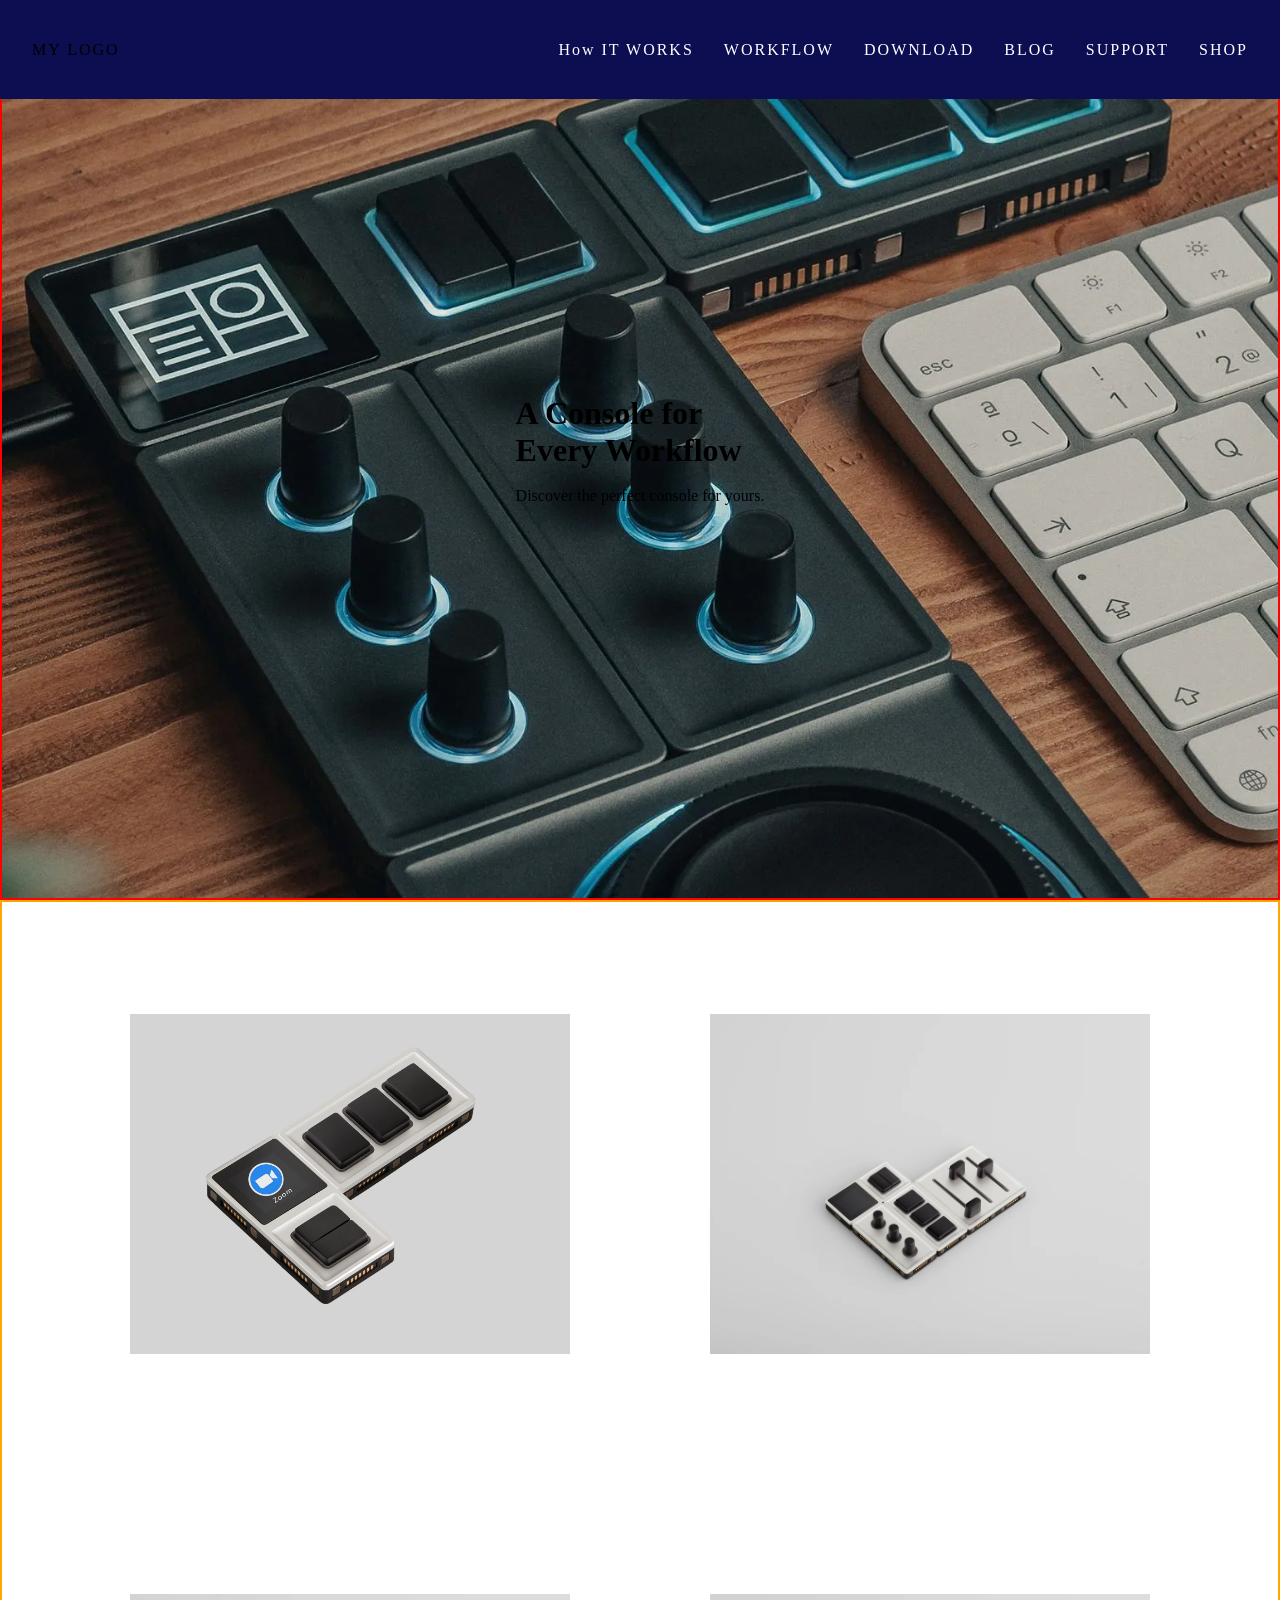
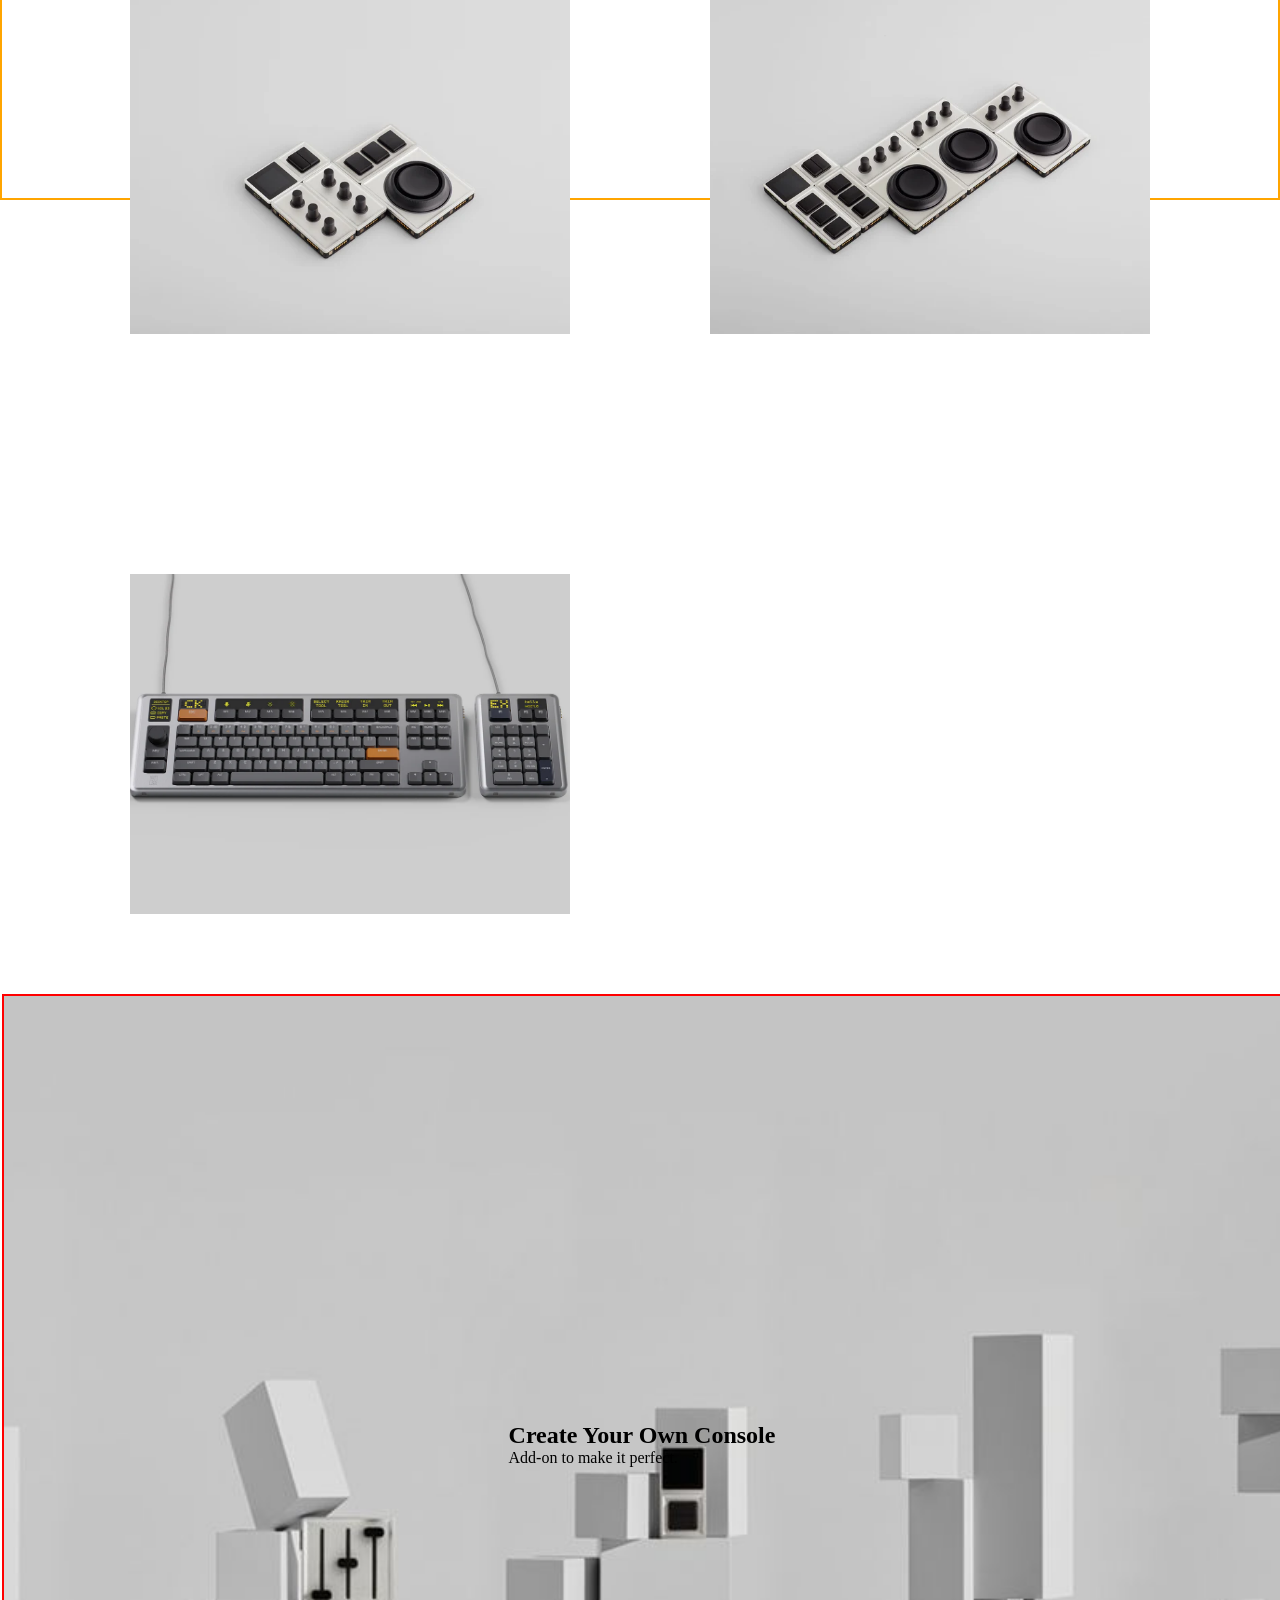
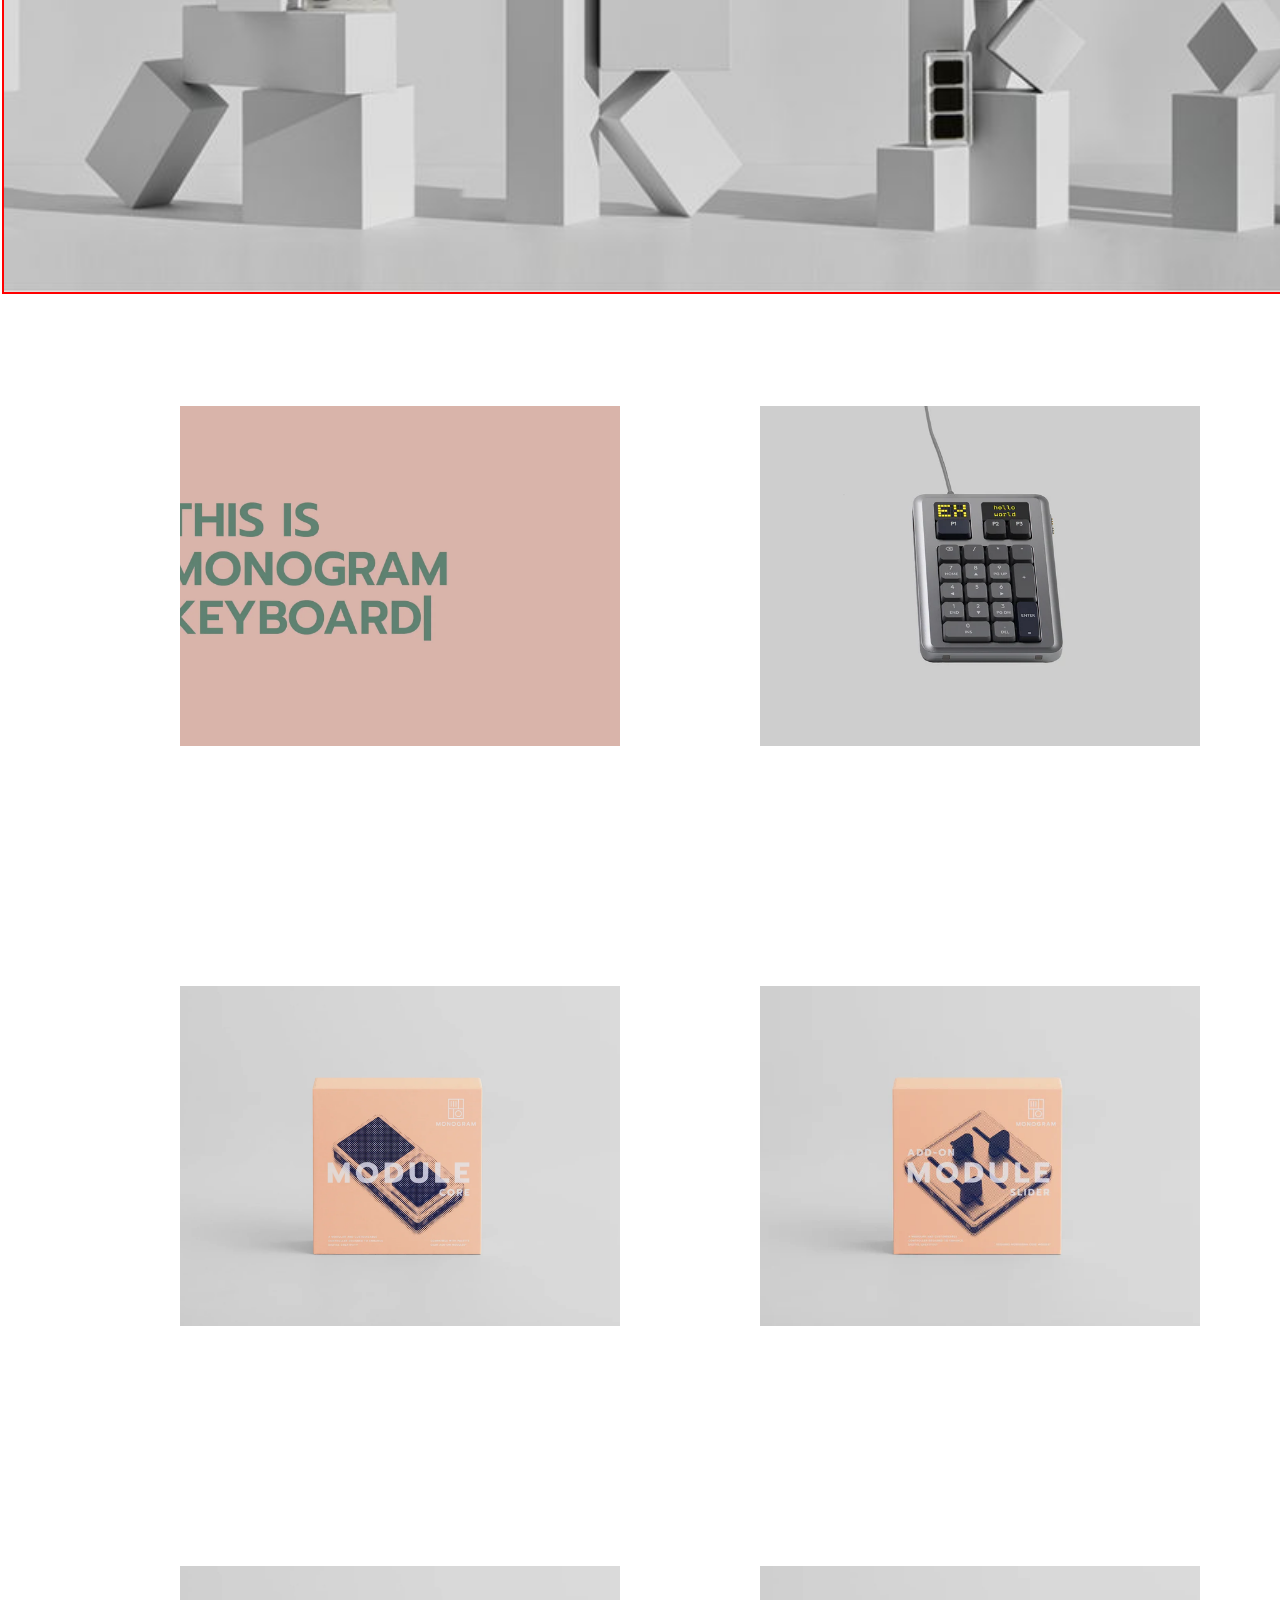
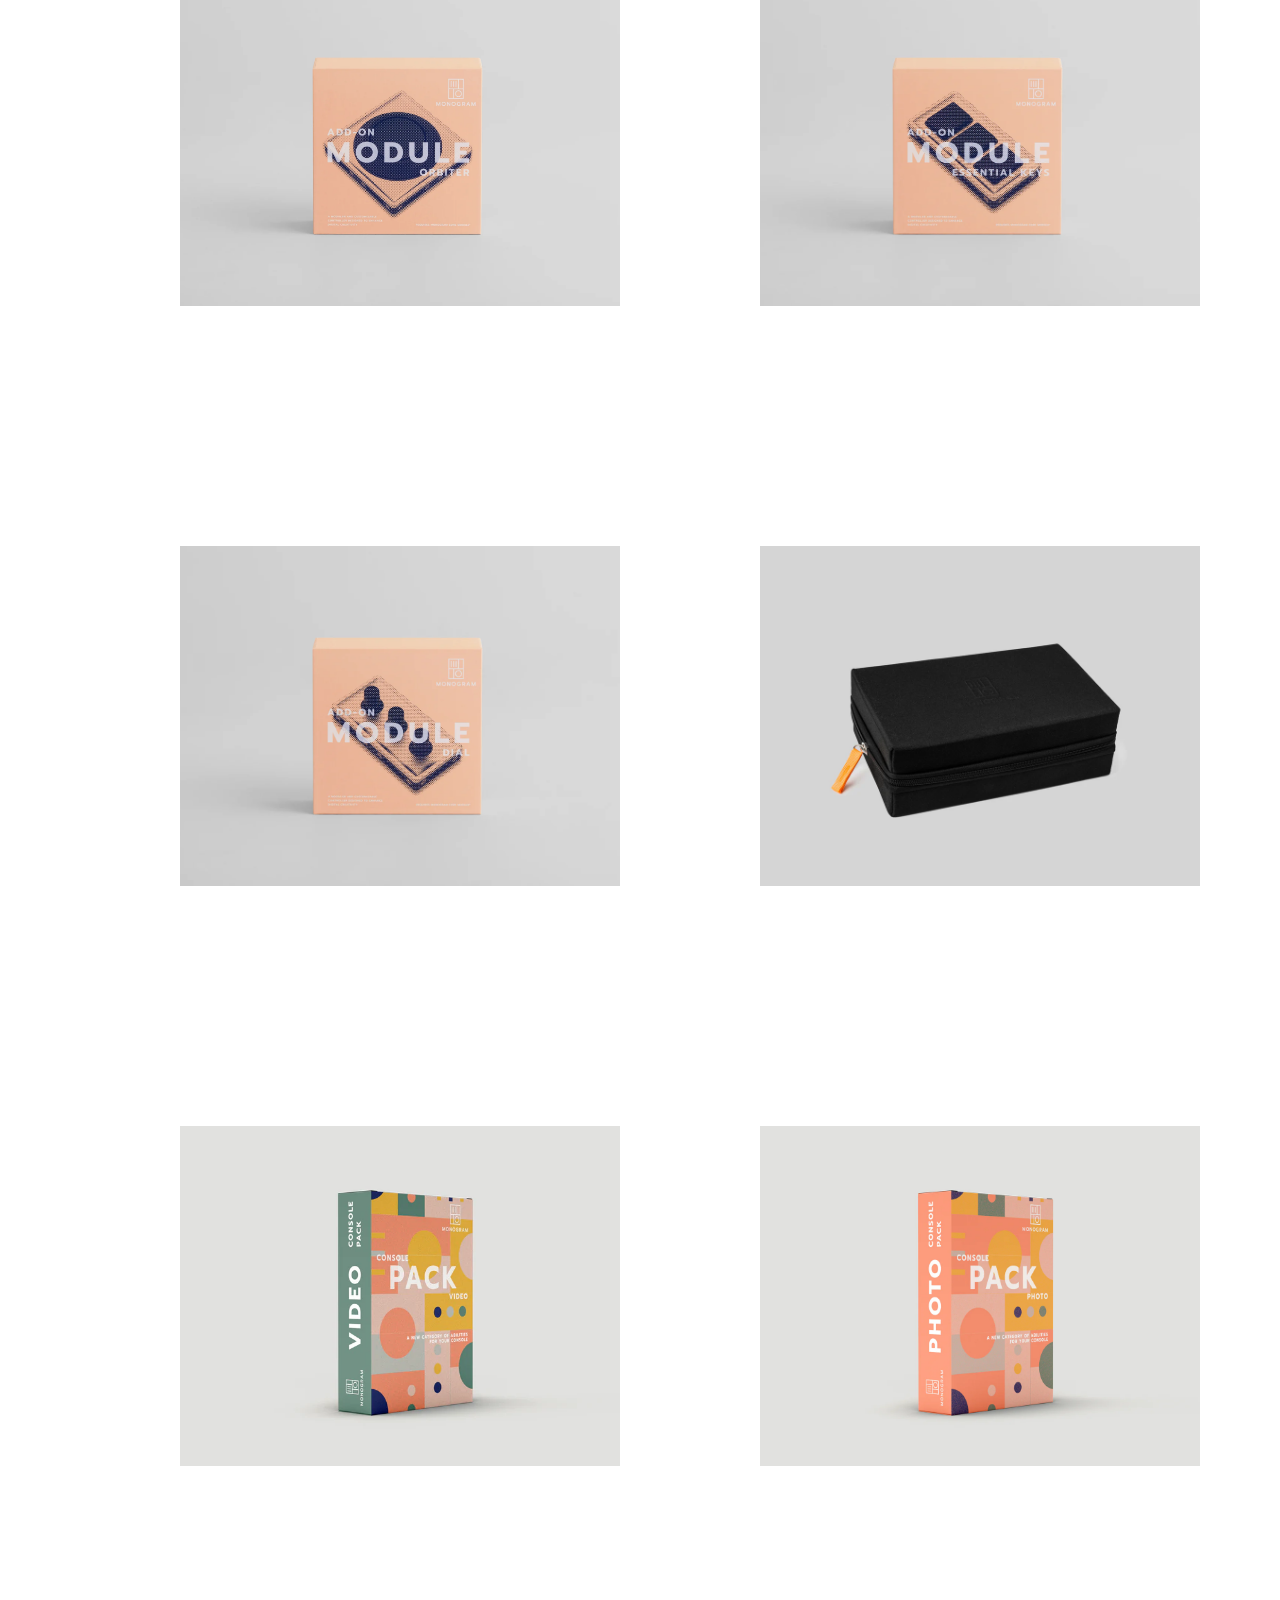
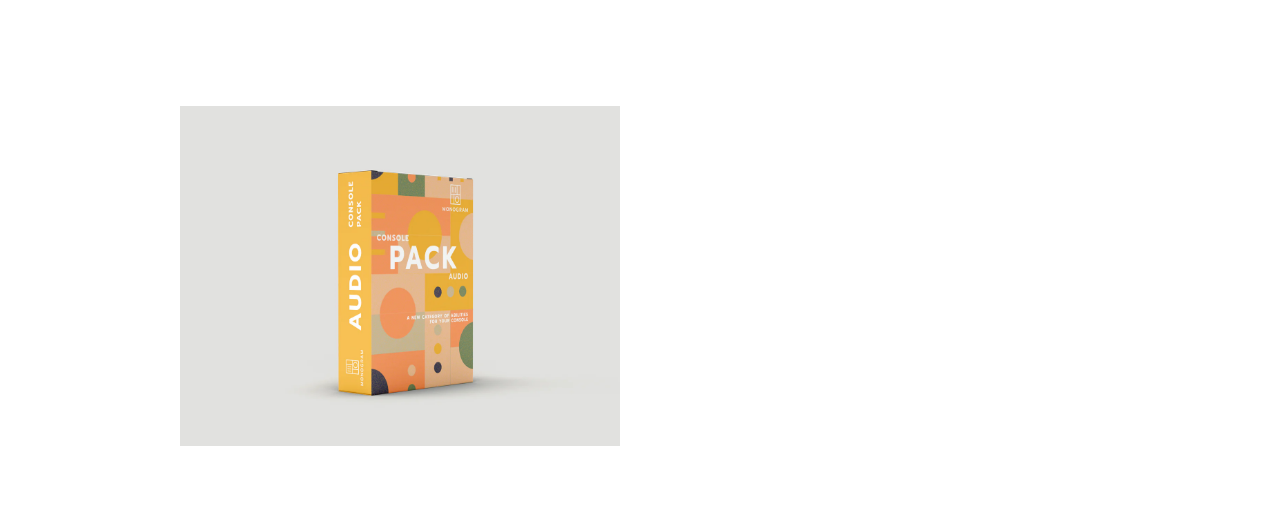
==== index.html @ d102c83e "index" ====
<!DOCTYPE html>
<html lang="en">
<head>
    <meta charset="UTF-8">
    <meta name="viewport" content="width=device-width, initial-scale=1.0">
    <link rel="stylesheet" href="style.css">
    <title>Monogram Shop Pages</title>
</head>
<body>
    <!-- <nav class="navbar">
       <a >Sop</a>
    </nav>
    <header class="banner">
        <p>banner</p>
    </header>
    <main class="main">
        <p>main section</p>
    </main>
    <section class="console">
        <p>create your own console section</p>
    </section>
    <footer class="foot">
        <p>footer</p>
        <form></form>
    </footer> -->
<nav class="navbar">
    <div class="logo">MY LOGO</div>
    <ul class="nav-links">
        <li><a href="#">How IT WORKS</a></li>
        <li><a href="#">WORKFLOW</a></li>
        <li><a href="#">DOWNLOAD</a></li>
        <li><a href="#">BLOG</a></li>
        <li><a href="#">SUPPORT</a></li>
        <li><a href="shop.html" active>SHOP</a></li>
    </ul>
</nav>

    <header class="banner">
        <div class="banner-content">
            <h1>A Console for <br> Every Workflow</h1><br>
            <p>Discover the perfect console for yours.</p>
        </div>
    </header>
    <main>
        <section class="main">
            <div class="image-sections">
              <div class="images">
                <img src="cona1.webp">
            </div>
              <div class="images"><img src="conb1.webp"></div>
              <div class="images"><img src="conc1.webp"></div>
              <div class="images"><img src="cond1.webp"></div>
              <div class="images"><img src="cone1.webp"></div>
            </div>
        </section>

        <section class="console">
            <div class="banner2">
                <div class="banner-content">
                    <h1>Create Your Own Console</h1>
                    <p>Add-on to make it perfect.</p>
                </div>
            </div>
            <div class="image-sections">
              <div class="images"><img src="pro.a1.webp"></div>
              <div class="images"><img src="pro.b1.webp"></div>
              <div class="images"><img src="pro.c1.webp"></div>
              <div class="images"><img src="pro.d1.webp"></div>
              <div class="images"><img src="pro.e1.webp"></div>
              <div class="images"><img src="pro.f1.webp"></div>
              <div class="images"><img src="pro.g1.webp"></div>
              <div class="images"><img src="pro.h1.webp"></div>
              <div class="images"><img src="pro.i1.webp"></div>
              <div class="images"><img src="bottom2.webp"></div>
              <div class="images"><img src="bottom3.webp"></div>
            </div>    
        </section>
    </main>

    <footer></footer>
    
</body>
</html>
---- style.css ----
*{
    margin: 0;
    padding: 0;
    box-sizing: border-box;
}

.navbar{
    display: flex;
    justify-content: space-between;
    align-items: center;
    height: 11vh;
    width: 100vw;
    background-color: rgb(13, 13, 82);
    position: fixed;
    top: 0;
    padding: 0 2rem;
    letter-spacing: 2px;
    z-index: 1000;
}

.nav-links{
    display: flex;
    gap: 30px;
    list-style: none;
}

.nav-links a{
    text-decoration: none;
    color: white;
    font-size: 1.rem;
}

.banner{
    height: 100vh;
    width: 100vw;
    background-image: url('banner1.webp');
    background-size: cover;
    background-position: center;
    border: 2px solid red;
    display: flex;
    justify-content: center;    
    align-items: center;
}

.banner2{
    height: 100vh;
    width: 100vw;
    background-image: url('banner2.jpg');
    background-size: cover;
    background-position: center;
    border: 2px solid red;
    display: flex;
    justify-content: center;    
    align-items: center;
}

.banner2-content{
    display: flex;
    justify-content: center;
    align-items: center;
}

main{
    height: 100vh;
    width: 100vw;
    border: 2px solid orange;
}

 .main{
    /* height: 120vh;
    border: 2px solid green; */
    display: flex;
    align-items: center;
    justify-content: center;
    margin-right: 100px;

}

.image-sections{
    display: grid;
    grid-template-columns:repeat(2, 400px);
    grid-template-rows: repeat(2, 400px);
    justify-content: center;
    align-items: center;
    gap: 180px;
    margin-top: 2rem;
    padding: 50px;
    width: 100%;
    height: 100%;
}

.images{
    width: 500px;
    height: 400px;
    position: relative;
    overflow: hidden;
    padding: 30px;

}

.images img{
    width: 100%;
    height: 100%;
    object-fit: cover;

}
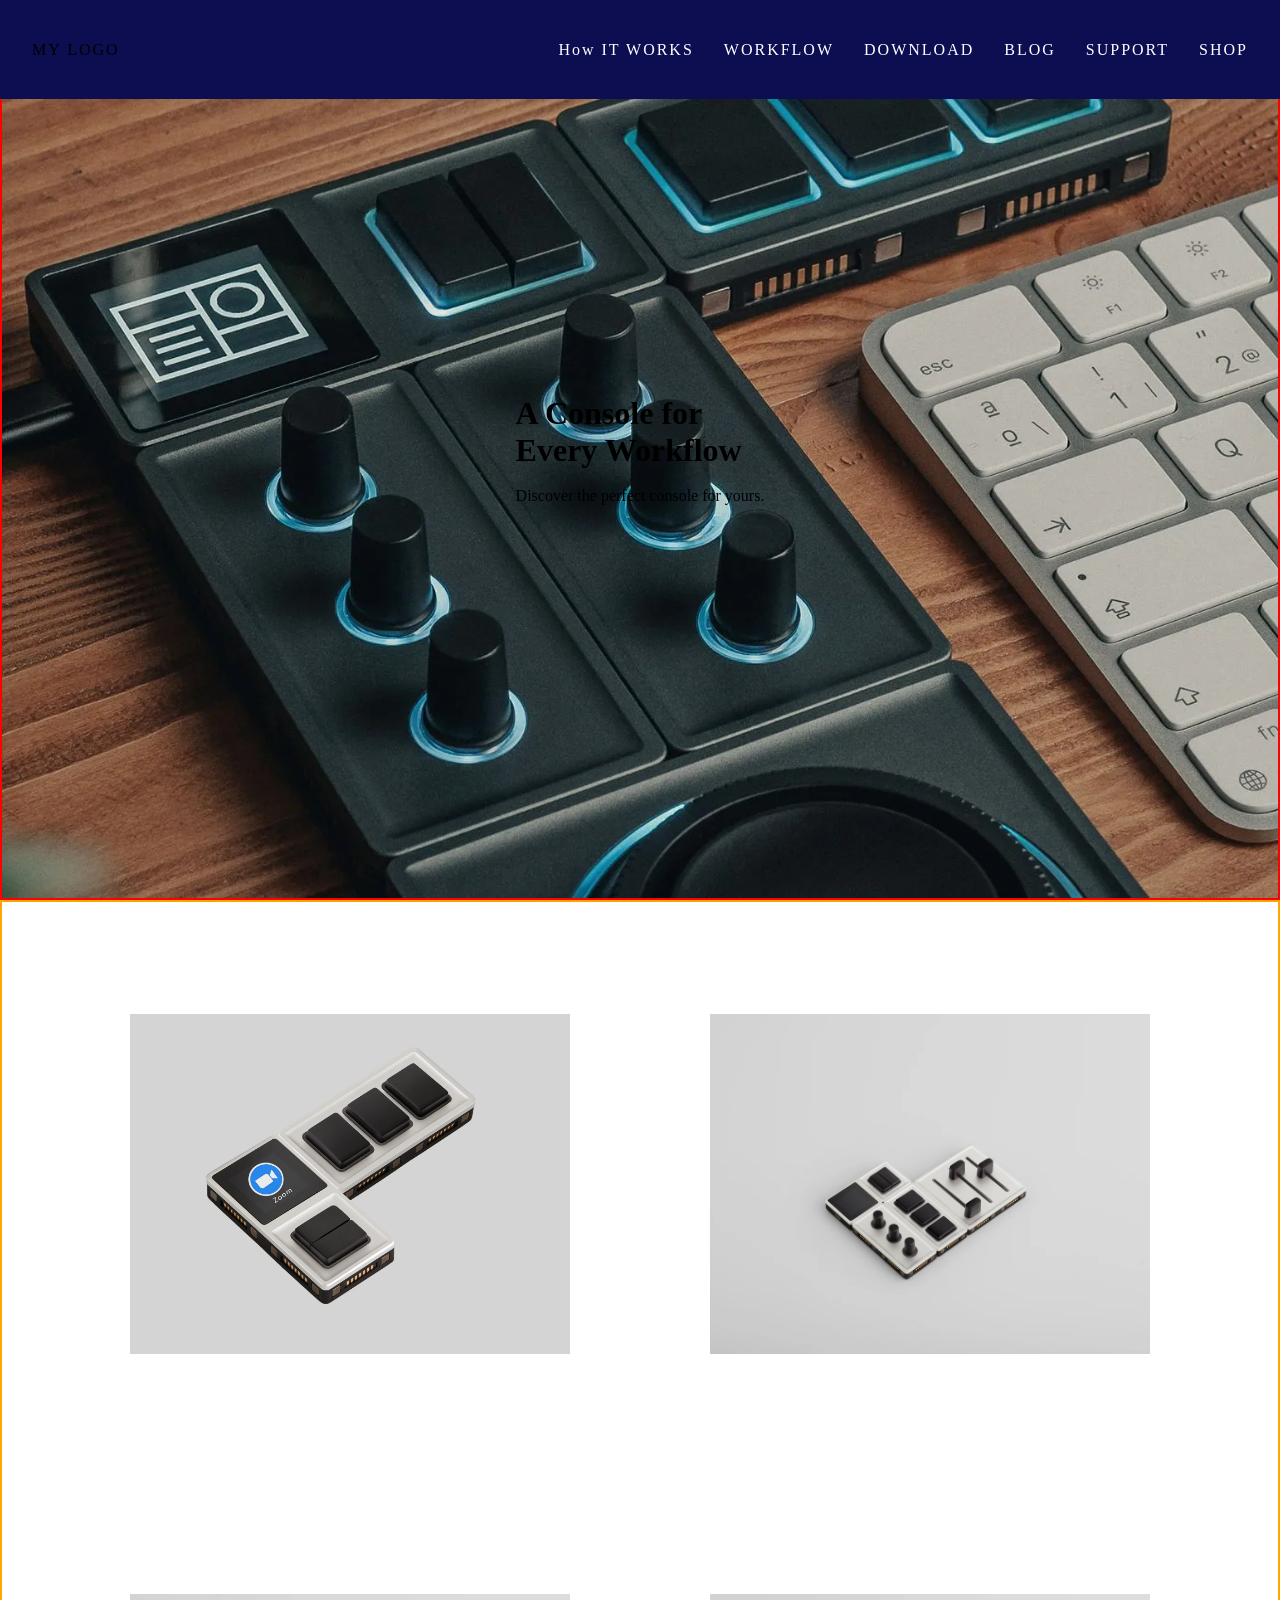
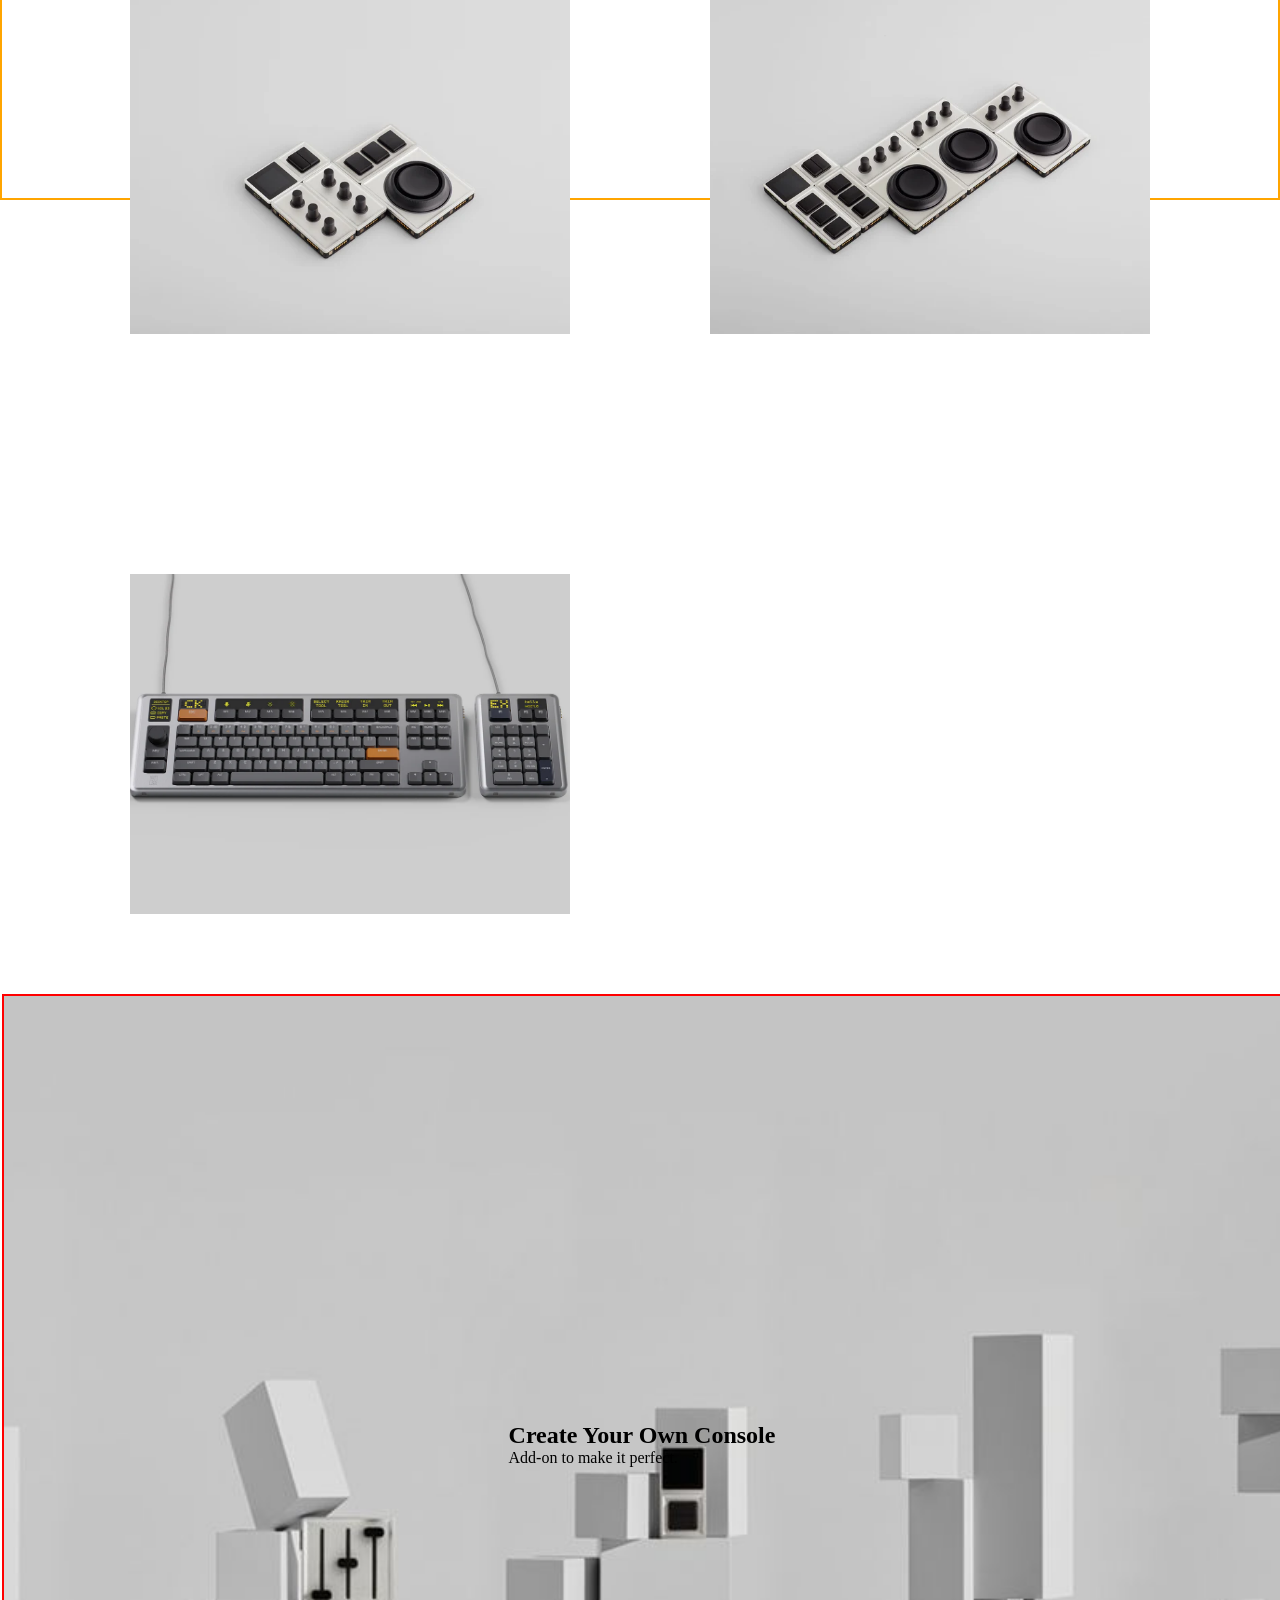
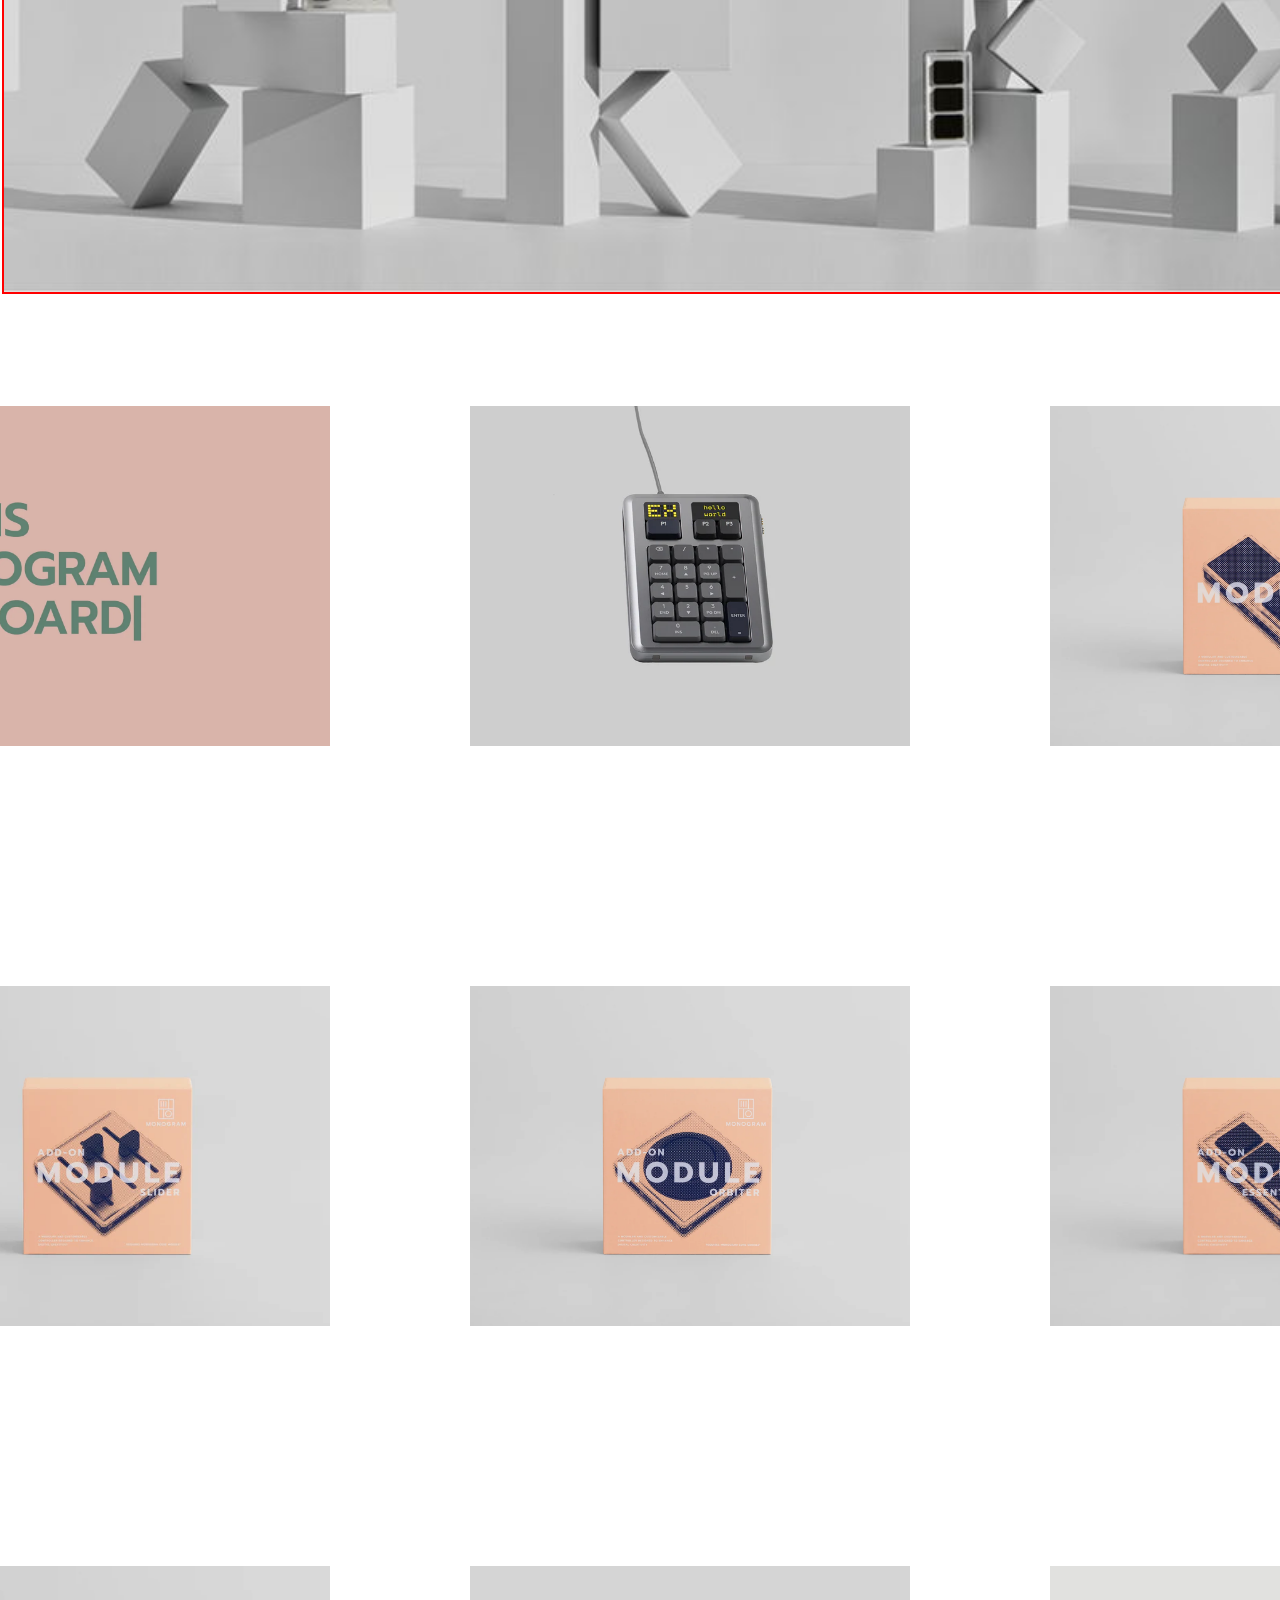
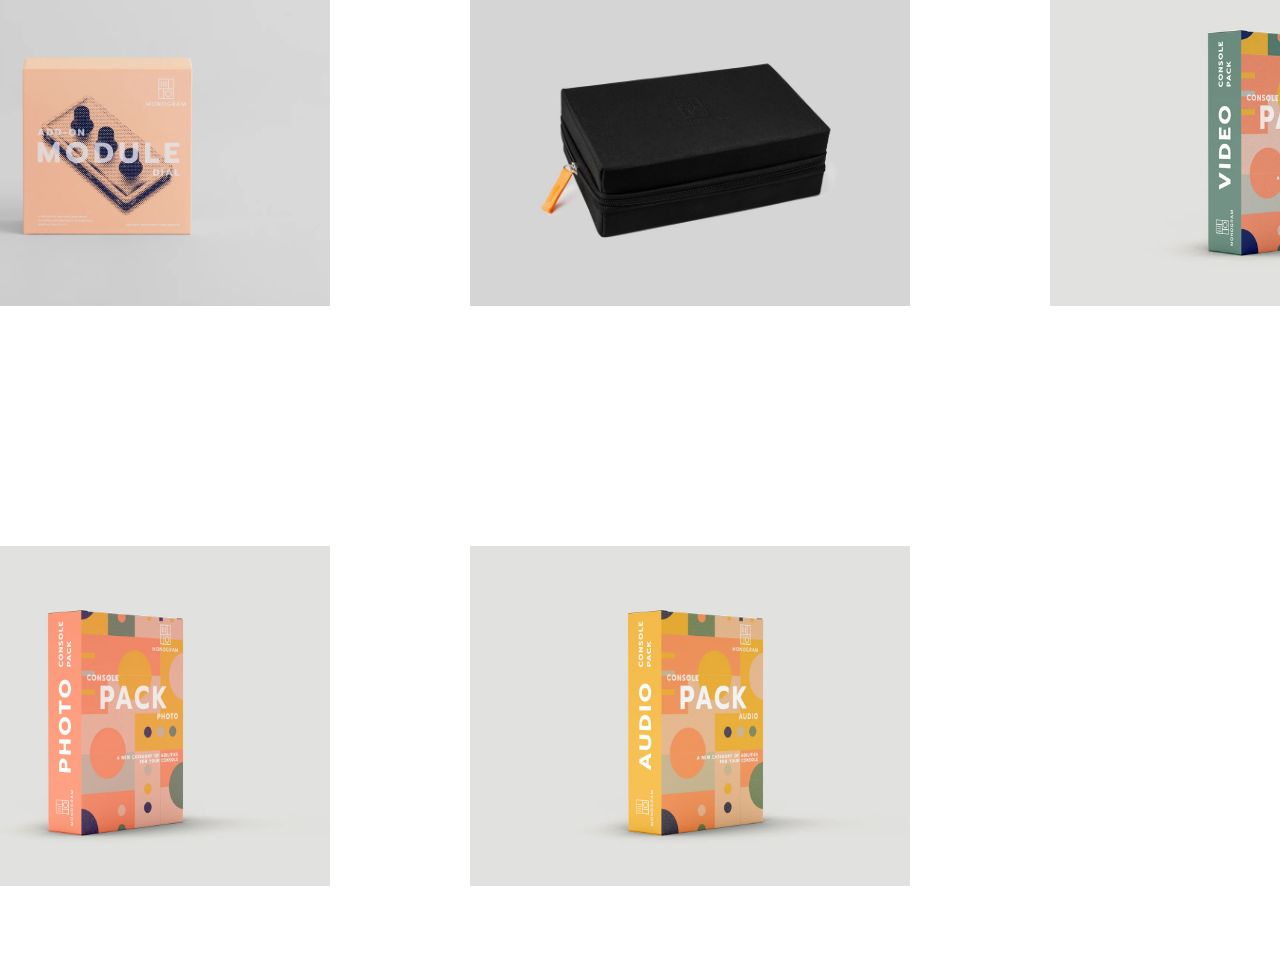
==== commit 69be795b: "images" ====
--- a/index.html
+++ b/index.html
@@ -7,22 +7,6 @@
     <title>Monogram Shop Pages</title>
 </head>
 <body>
-    <!-- <nav class="navbar">
-       <a >Sop</a>
-    </nav>
-    <header class="banner">
-        <p>banner</p>
-    </header>
-    <main class="main">
-        <p>main section</p>
-    </main>
-    <section class="console">
-        <p>create your own console section</p>
-    </section>
-    <footer class="foot">
-        <p>footer</p>
-        <form></form>
-    </footer> -->
 <nav class="navbar">
     <div class="logo">MY LOGO</div>
     <ul class="nav-links">
@@ -61,7 +45,7 @@
                     <p>Add-on to make it perfect.</p>
                 </div>
             </div>
-            <div class="image-sections">
+            <div class="images-sections">
               <div class="images"><img src="pro.a1.webp"></div>
               <div class="images"><img src="pro.b1.webp"></div>
               <div class="images"><img src="pro.c1.webp"></div>
--- a/style.css
+++ b/style.css
@@ -60,6 +60,8 @@
     align-items: center;
 }
 
+
+
 main{
     height: 100vh;
     width: 100vw;
@@ -67,8 +69,6 @@
 }
 
  .main{
-    /* height: 120vh;
-    border: 2px solid green; */
     display: flex;
     align-items: center;
     justify-content: center;
@@ -80,6 +80,19 @@
     display: grid;
     grid-template-columns:repeat(2, 400px);
     grid-template-rows: repeat(2, 400px);
+    justify-content: center;
+    align-items: center;
+    gap: 180px;
+    margin-top: 2rem;
+    padding: 50px;
+    width: 100%;
+    height: 100%;
+}
+
+.images-sections{
+    display: grid;
+    grid-template-columns:repeat(3, 400px);
+    grid-template-rows: repeat(4, 400px);
     justify-content: center;
     align-items: center;
     gap: 180px;
@@ -103,4 +116,4 @@
     height: 100%;
     object-fit: cover;
 
-}+}
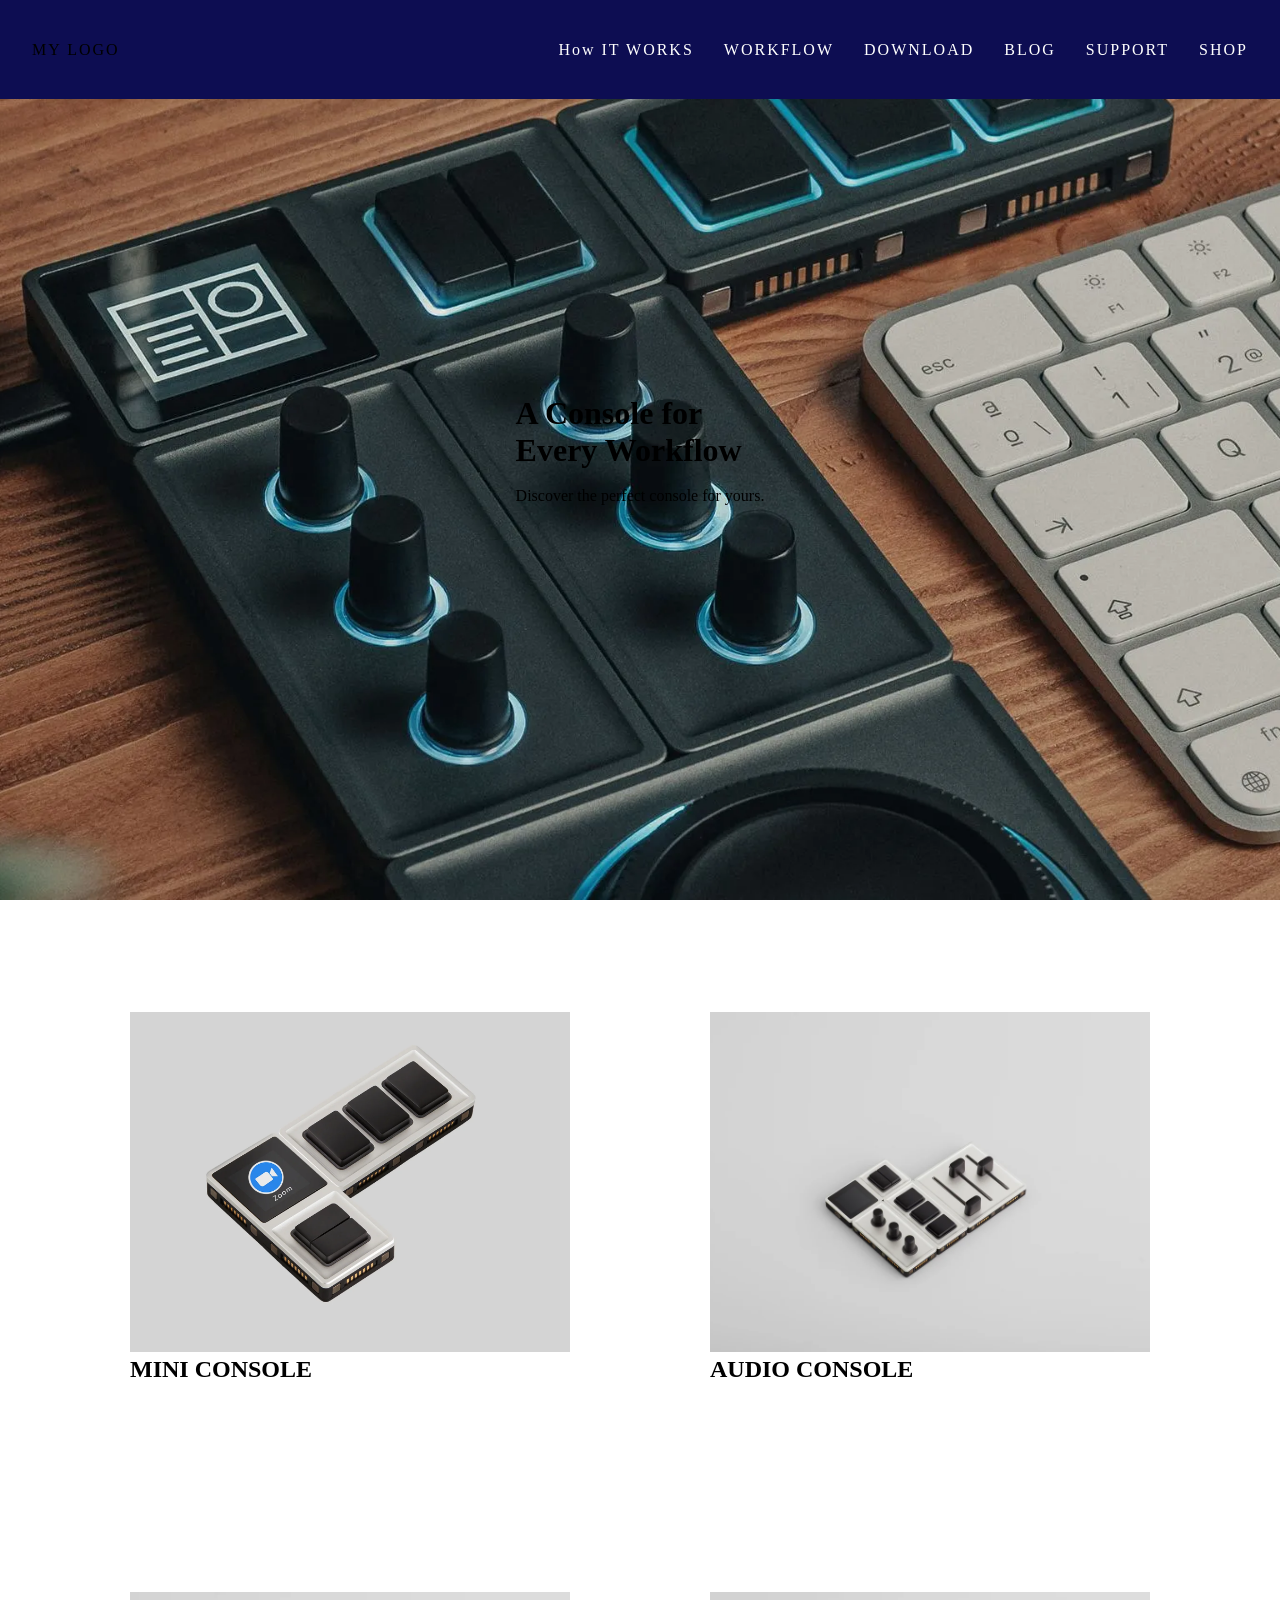
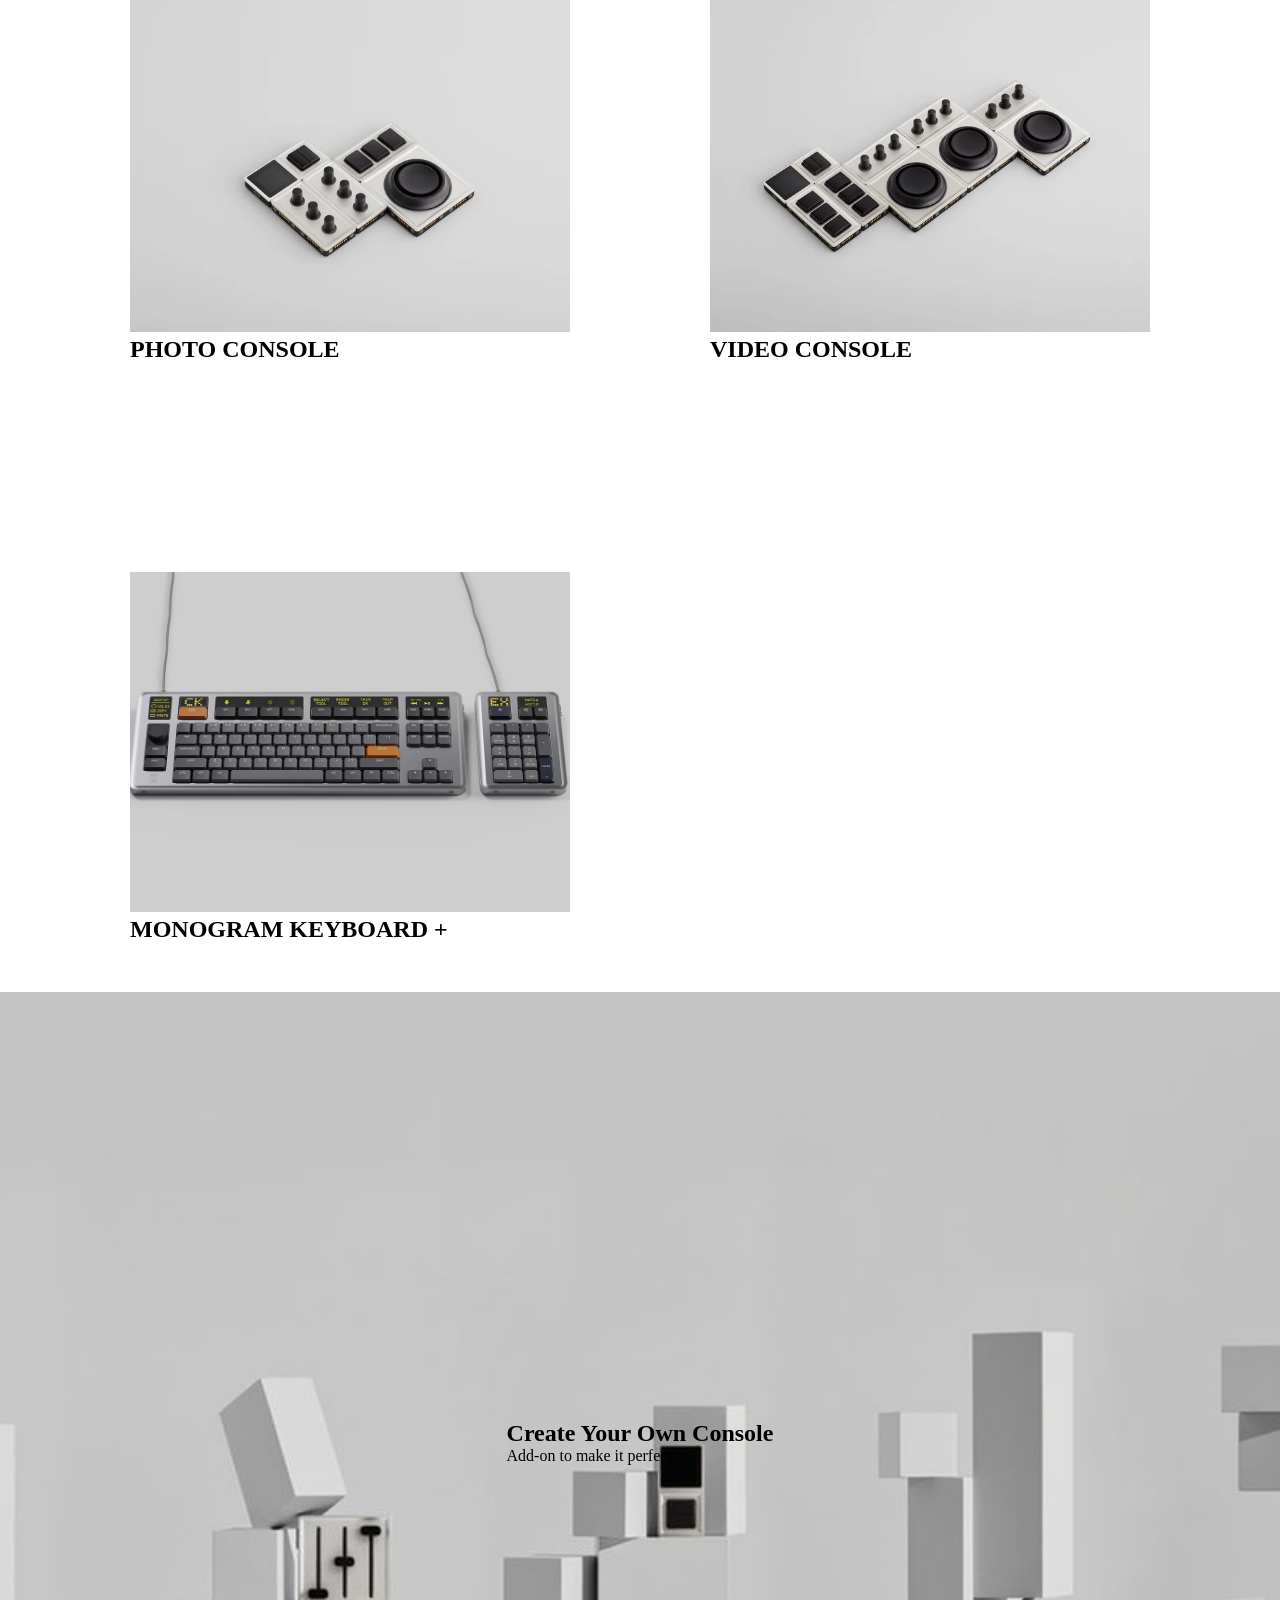
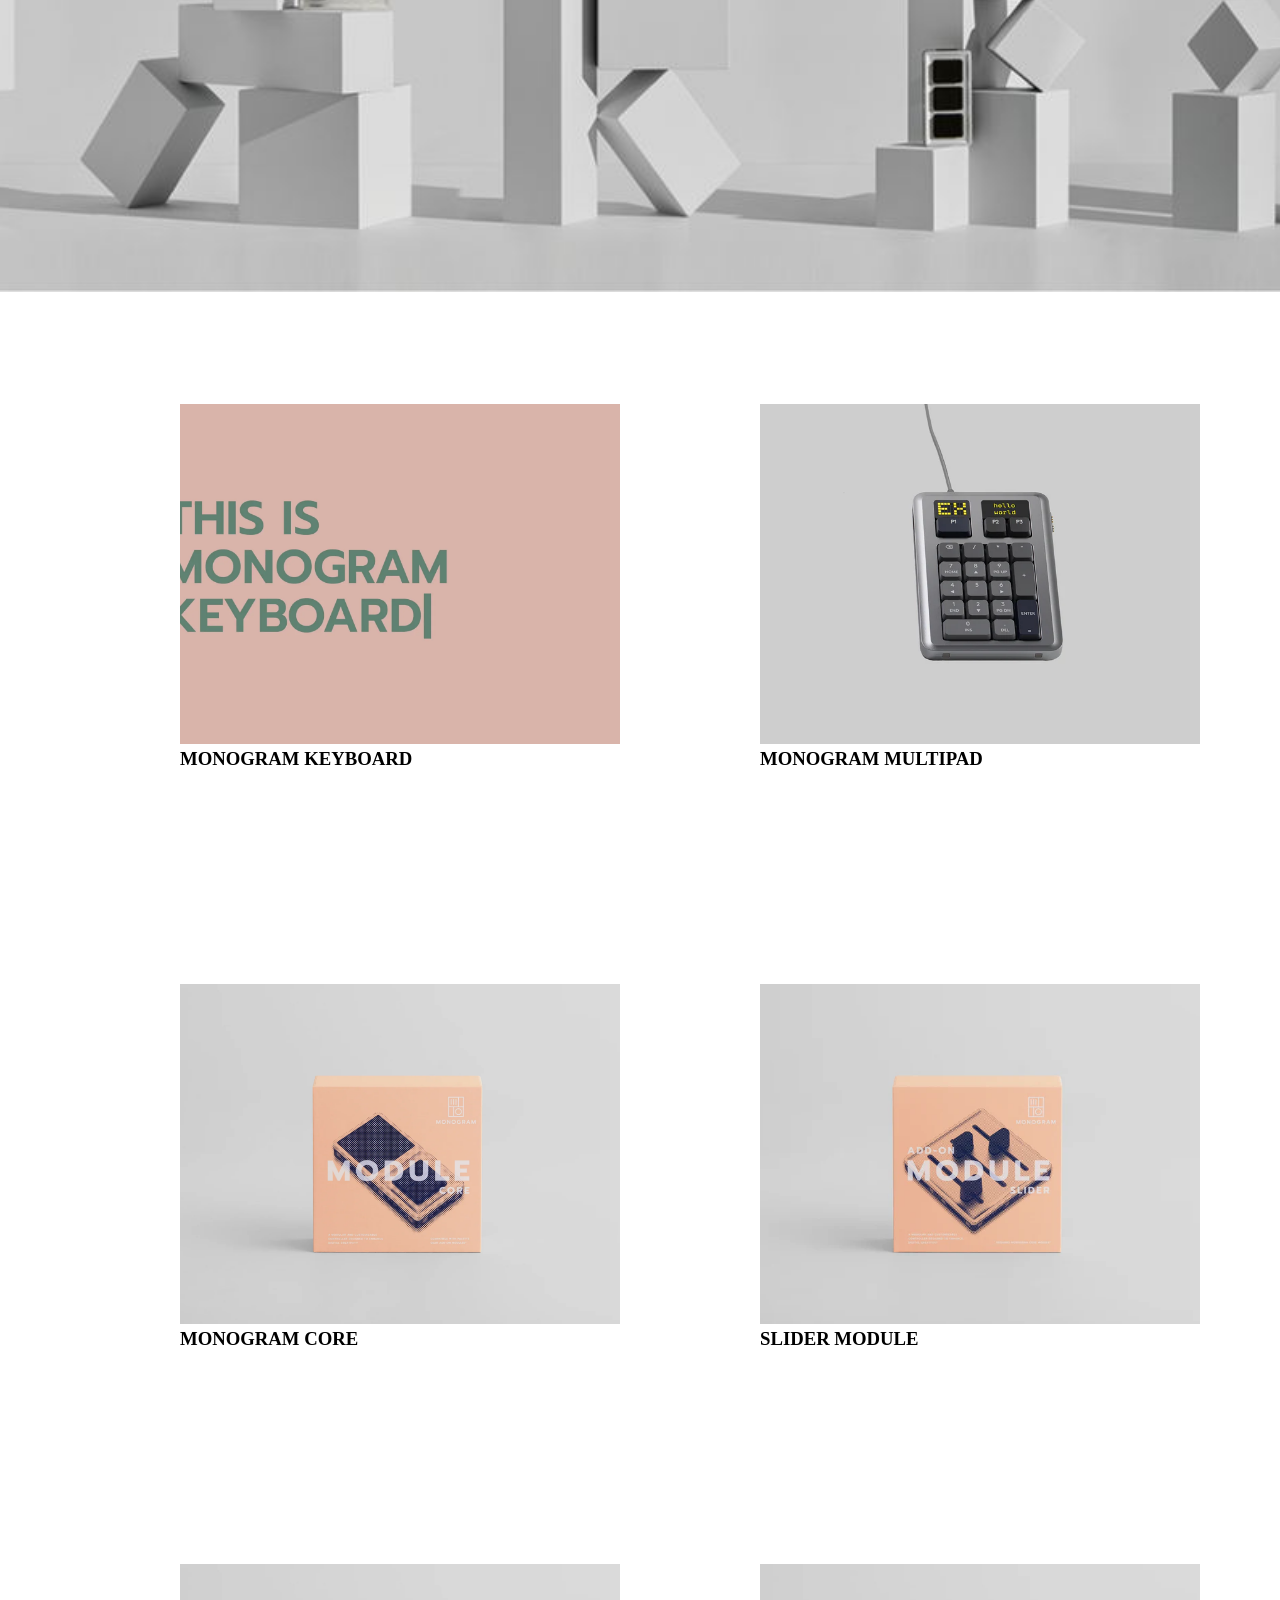
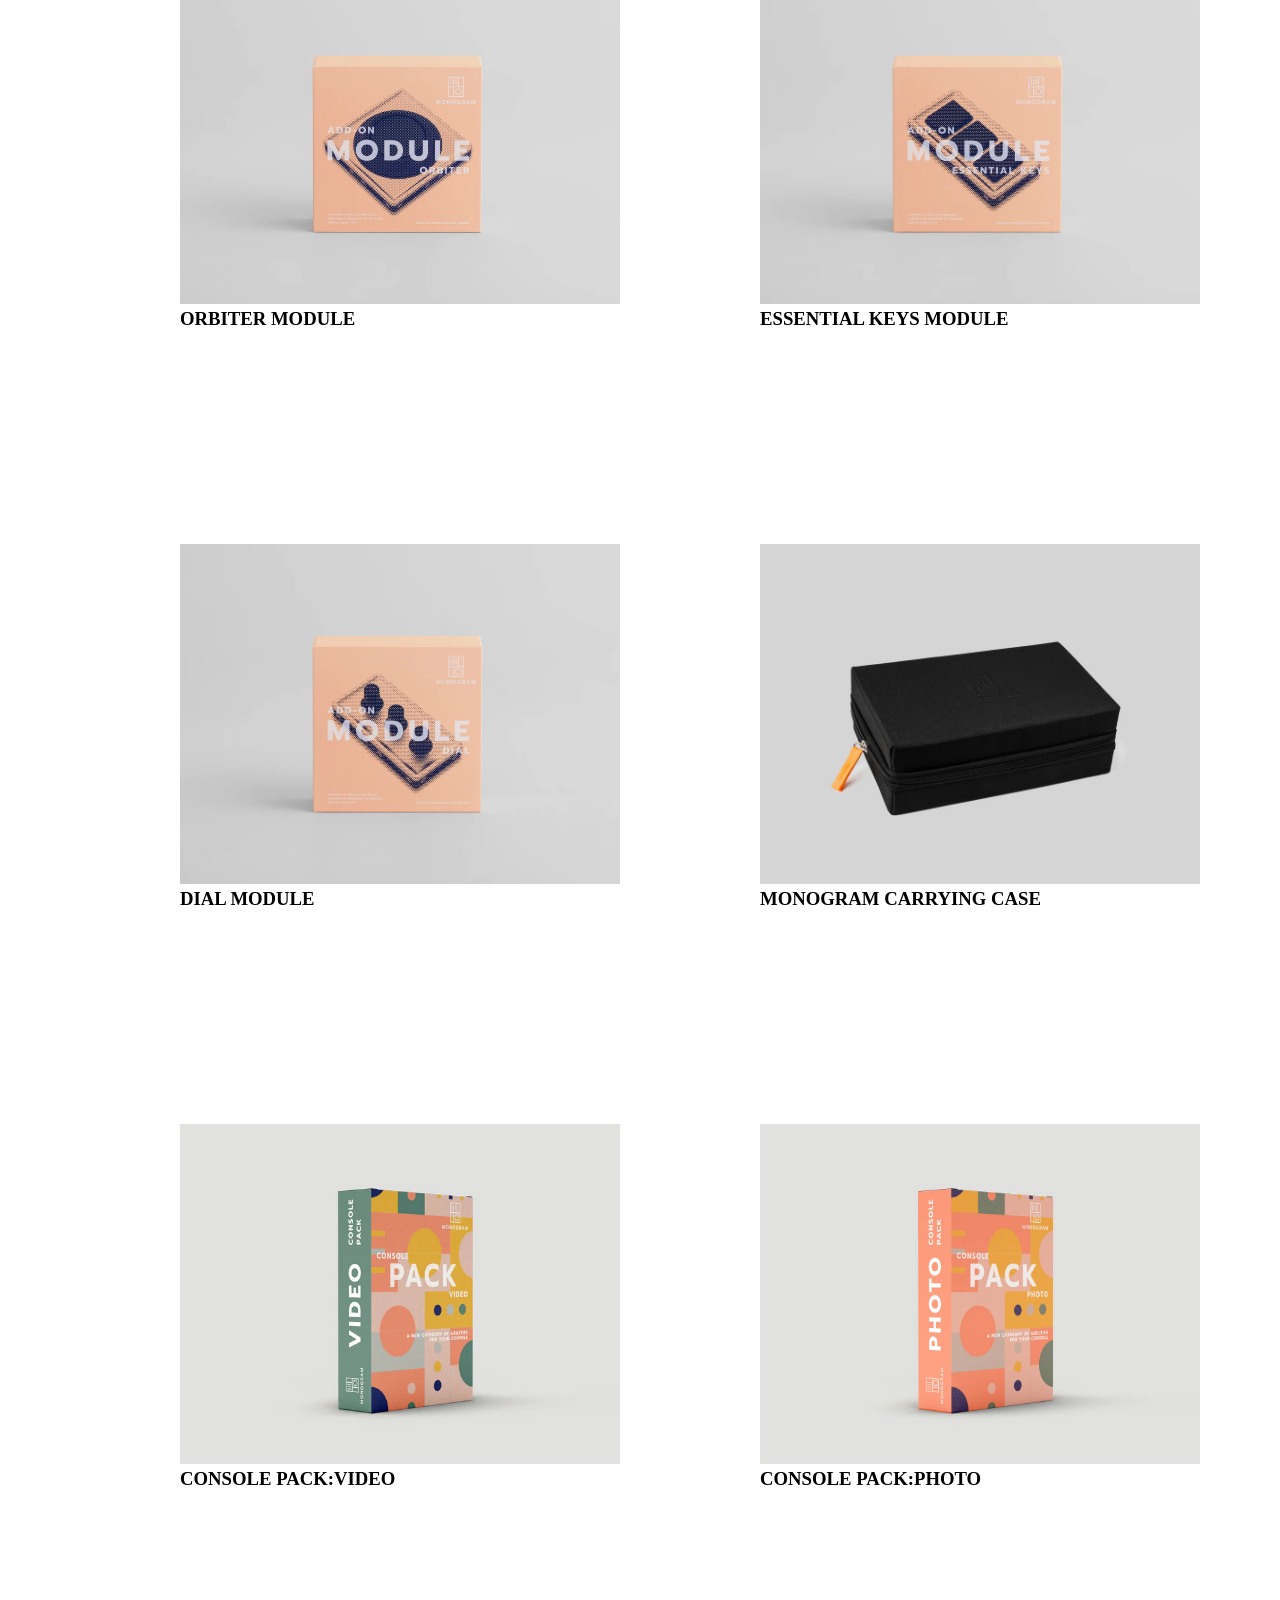
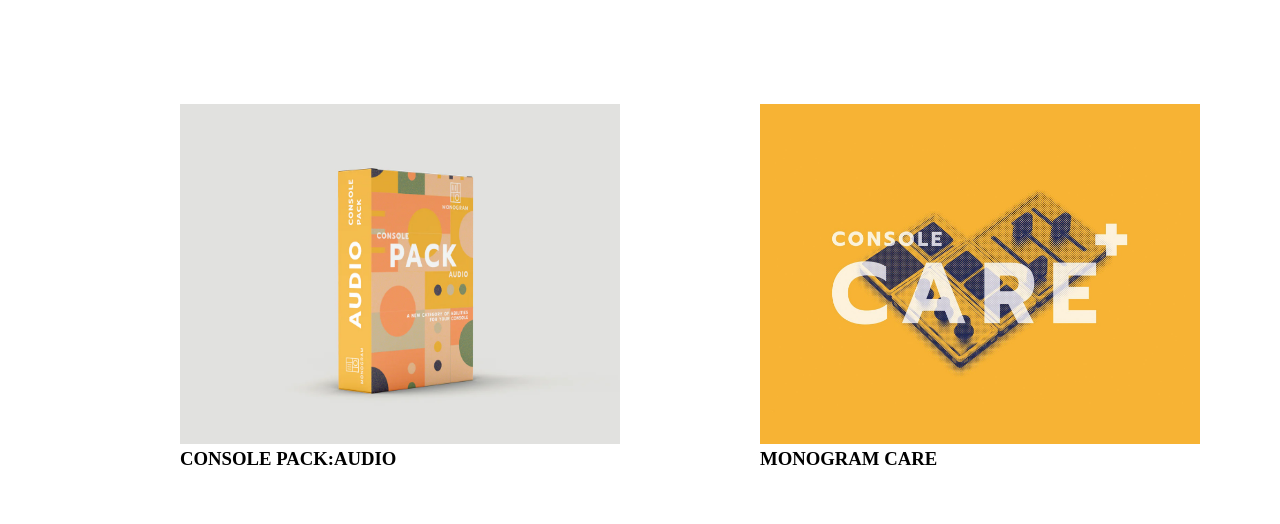
==== commit 09e3a2f1: "border" ====
--- a/index.html
+++ b/index.html
@@ -7,6 +7,22 @@
     <title>Monogram Shop Pages</title>
 </head>
 <body>
+    <!-- <nav class="navbar">
+       <a >Sop</a>
+    </nav>
+    <header class="banner">
+        <p>banner</p>
+    </header>
+    <main class="main">
+        <p>main section</p>
+    </main>
+    <section class="console">
+        <p>create your own console section</p>
+    </section>
+    <footer class="foot">
+        <p>footer</p>
+        <form></form>
+    </footer> -->
 <nav class="navbar">
     <div class="logo">MY LOGO</div>
     <ul class="nav-links">
@@ -30,11 +46,29 @@
             <div class="image-sections">
               <div class="images">
                 <img src="cona1.webp">
+                <h2>MINI CONSOLE</h2>
+                <p>Ideal for everyday shortcuts.Adaptable to any workflow</p>
             </div>
-              <div class="images"><img src="conb1.webp"></div>
-              <div class="images"><img src="conc1.webp"></div>
-              <div class="images"><img src="cond1.webp"></div>
-              <div class="images"><img src="cone1.webp"></div>
+              <div class="images">
+                <img src="conb1.webp">
+                <h2>AUDIO CONSOLE</h2>
+                <p>Ideal for music & audio.Adaptable to any workflow</p>
+              </div>
+              <div class="images">
+                <img src="conc1.webp">
+                <h2>PHOTO CONSOLE</h2>
+                <p>Ideal for photo & video. Adaptable to any workflow.</p>
+              </div>
+              <div class="images">
+                <img src="cond1.webp">
+                <h2>VIDEO CONSOLE</h2>
+                <p>Ideal for video & film.Adaptable to any workflow</p>
+              </div>
+              <div class="images">
+                <img src="cone1.webp">
+                <h2>MONOGRAM KEYBOARD + MULTIPAD</h2>
+                <p>Adaptable to any workflow.</p>
+              </div>
             </div>
         </section>
 
@@ -45,18 +79,19 @@
                     <p>Add-on to make it perfect.</p>
                 </div>
             </div>
-            <div class="images-sections">
-              <div class="images"><img src="pro.a1.webp"></div>
-              <div class="images"><img src="pro.b1.webp"></div>
-              <div class="images"><img src="pro.c1.webp"></div>
-              <div class="images"><img src="pro.d1.webp"></div>
-              <div class="images"><img src="pro.e1.webp"></div>
-              <div class="images"><img src="pro.f1.webp"></div>
-              <div class="images"><img src="pro.g1.webp"></div>
-              <div class="images"><img src="pro.h1.webp"></div>
-              <div class="images"><img src="pro.i1.webp"></div>
-              <div class="images"><img src="bottom2.webp"></div>
-              <div class="images"><img src="bottom3.webp"></div>
+            <div class="image-sections">
+              <div class="images"><img src="pro.a1.webp"><h3>MONOGRAM KEYBOARD</h3></div>
+              <div class="images"><img src="pro.b1.webp"><h3>MONOGRAM MULTIPAD</h3></div>
+              <div class="images"><img src="pro.c1.webp"><h3>MONOGRAM CORE</h3></div>
+              <div class="images"><img src="pro.d1.webp"><h3>SLIDER MODULE</h3></div>
+              <div class="images"><img src="pro.e1.webp"><h3>ORBITER MODULE</h3></div>
+              <div class="images"><img src="pro.f1.webp"><h3>ESSENTIAL KEYS MODULE</h3></div>
+              <div class="images"><img src="pro.g1.webp"><h3>DIAL MODULE</h3></div>
+              <div class="images"><img src="pro.h1.webp"><h3>MONOGRAM CARRYING CASE</h3></div>
+              <div class="images"><img src="pro.i1.webp"><h3>CONSOLE PACK:VIDEO</h3></div>
+              <div class="images"><img src="bottom2.webp"><h3>CONSOLE PACK:PHOTO</h3></div>
+              <div class="images"><img src="bottom3.webp"><h3>CONSOLE PACK:AUDIO</h3></div>
+              <div class="images"><img src="bot.j1.jpg"><h3>MONOGRAM CARE</h3></div>
             </div>    
         </section>
     </main>
--- a/style.css
+++ b/style.css
@@ -36,7 +36,6 @@
     background-image: url('banner1.webp');
     background-size: cover;
     background-position: center;
-    border: 2px solid red;
     display: flex;
     justify-content: center;    
     align-items: center;
@@ -48,7 +47,7 @@
     background-image: url('banner2.jpg');
     background-size: cover;
     background-position: center;
-    border: 2px solid red;
+
     display: flex;
     justify-content: center;    
     align-items: center;
@@ -60,15 +59,14 @@
     align-items: center;
 }
 
-
-
 main{
     height: 100vh;
     width: 100vw;
-    border: 2px solid orange;
 }
 
  .main{
+    /* height: 120vh;
+    border: 2px solid green; */
     display: flex;
     align-items: center;
     justify-content: center;
@@ -80,19 +78,6 @@
     display: grid;
     grid-template-columns:repeat(2, 400px);
     grid-template-rows: repeat(2, 400px);
-    justify-content: center;
-    align-items: center;
-    gap: 180px;
-    margin-top: 2rem;
-    padding: 50px;
-    width: 100%;
-    height: 100%;
-}
-
-.images-sections{
-    display: grid;
-    grid-template-columns:repeat(3, 400px);
-    grid-template-rows: repeat(4, 400px);
     justify-content: center;
     align-items: center;
     gap: 180px;
@@ -116,4 +101,4 @@
     height: 100%;
     object-fit: cover;
 
-}
+}
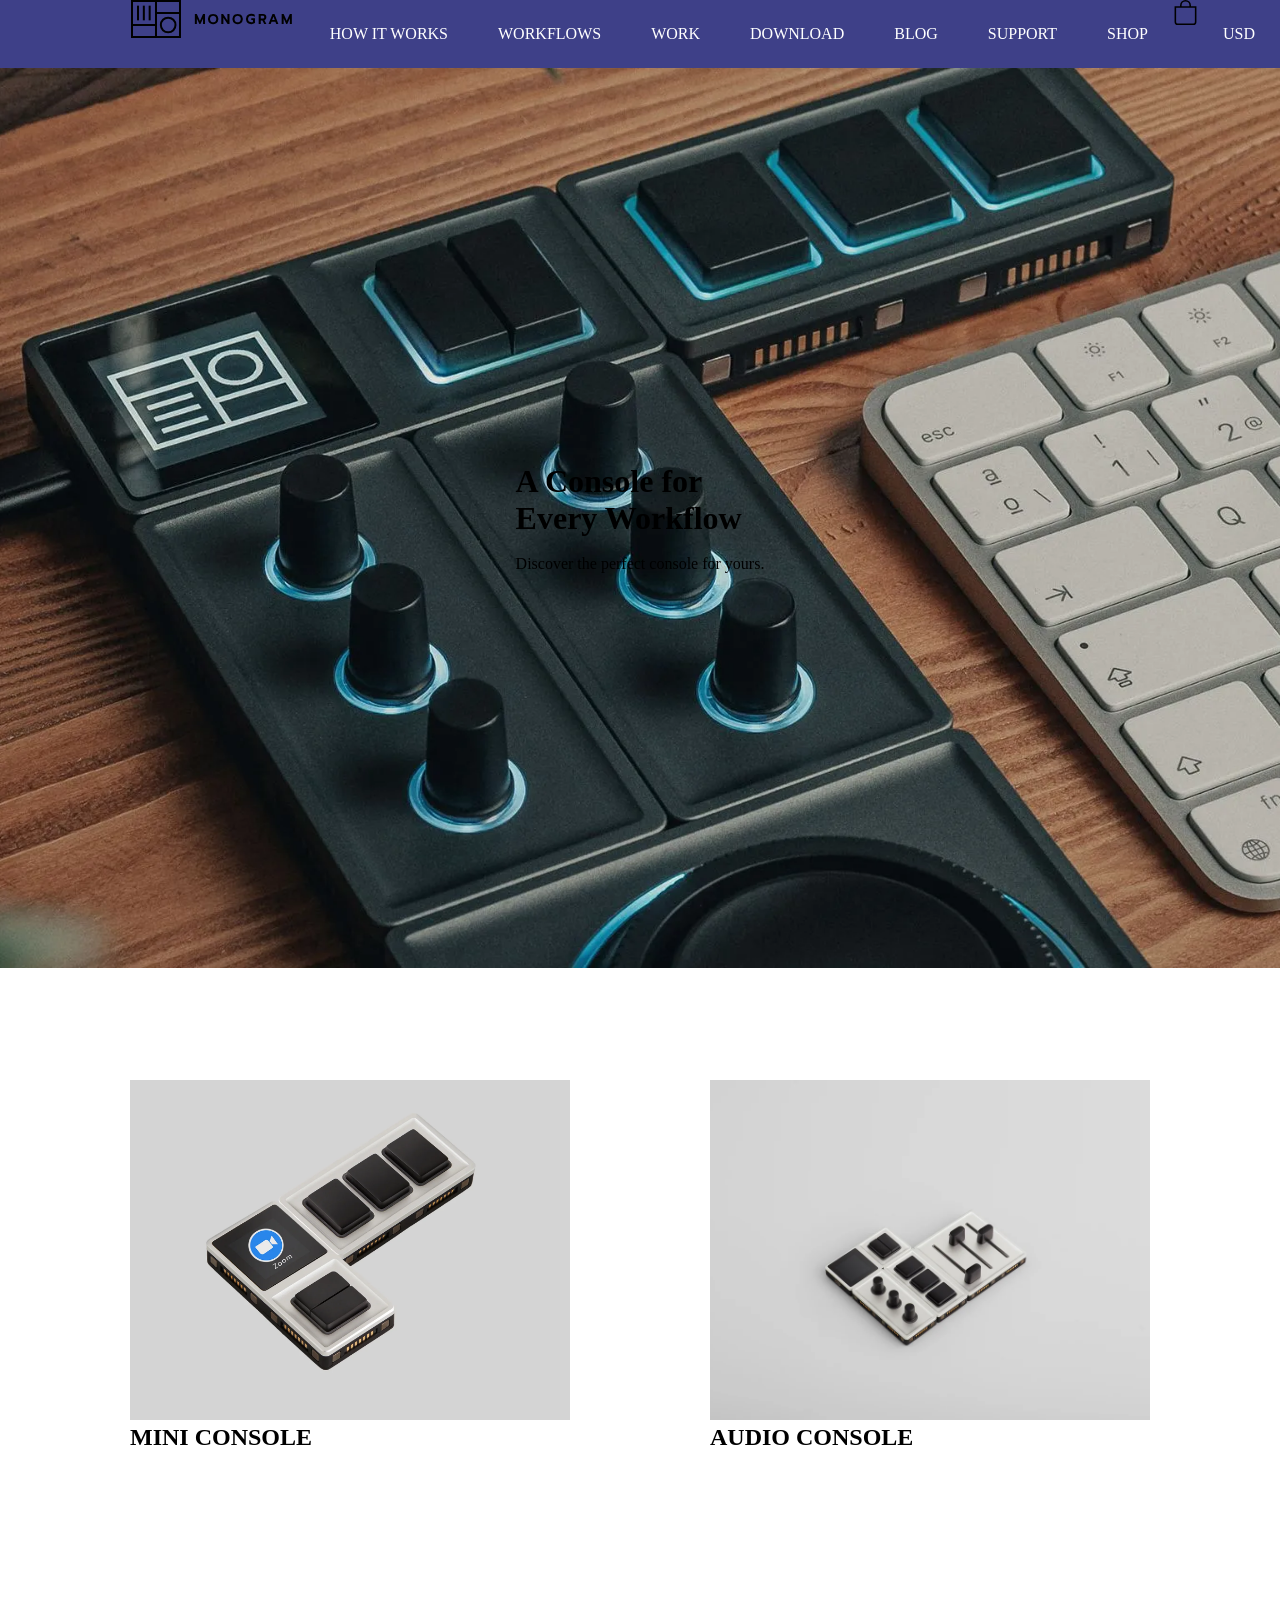
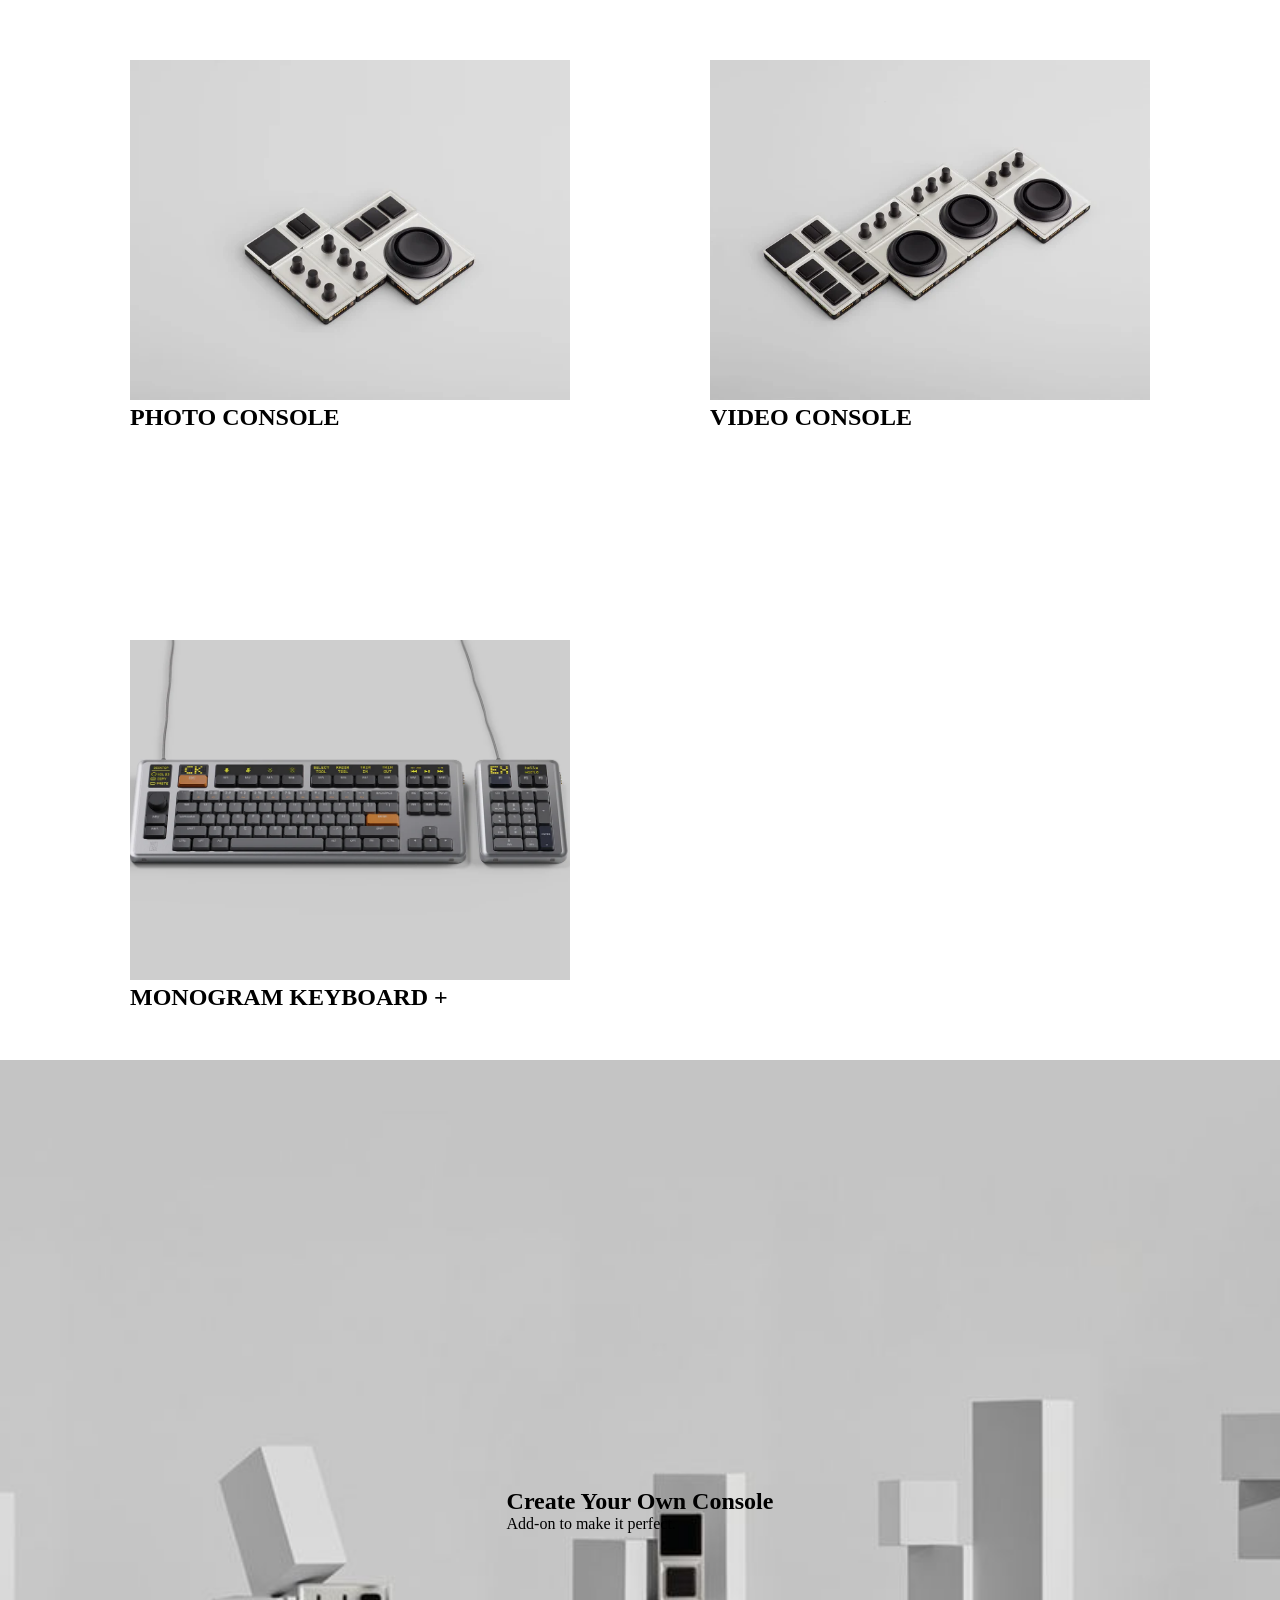
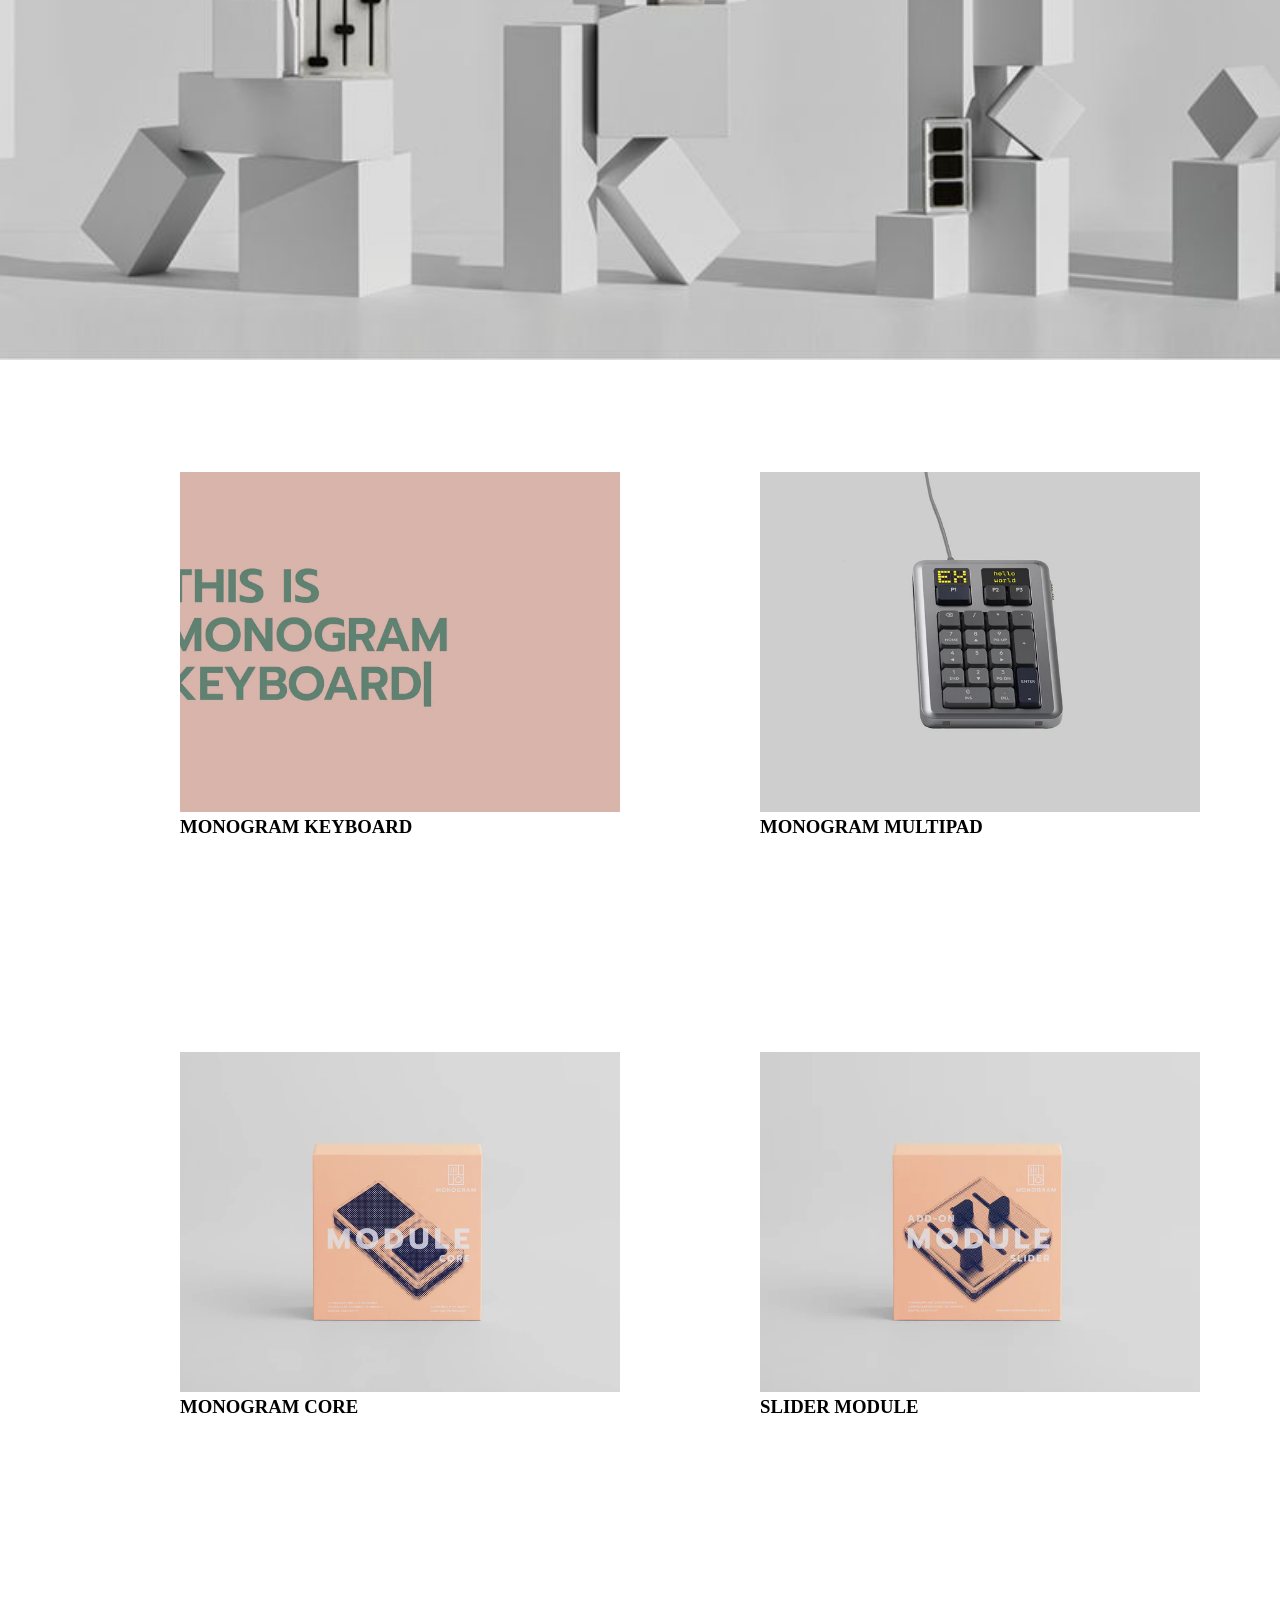
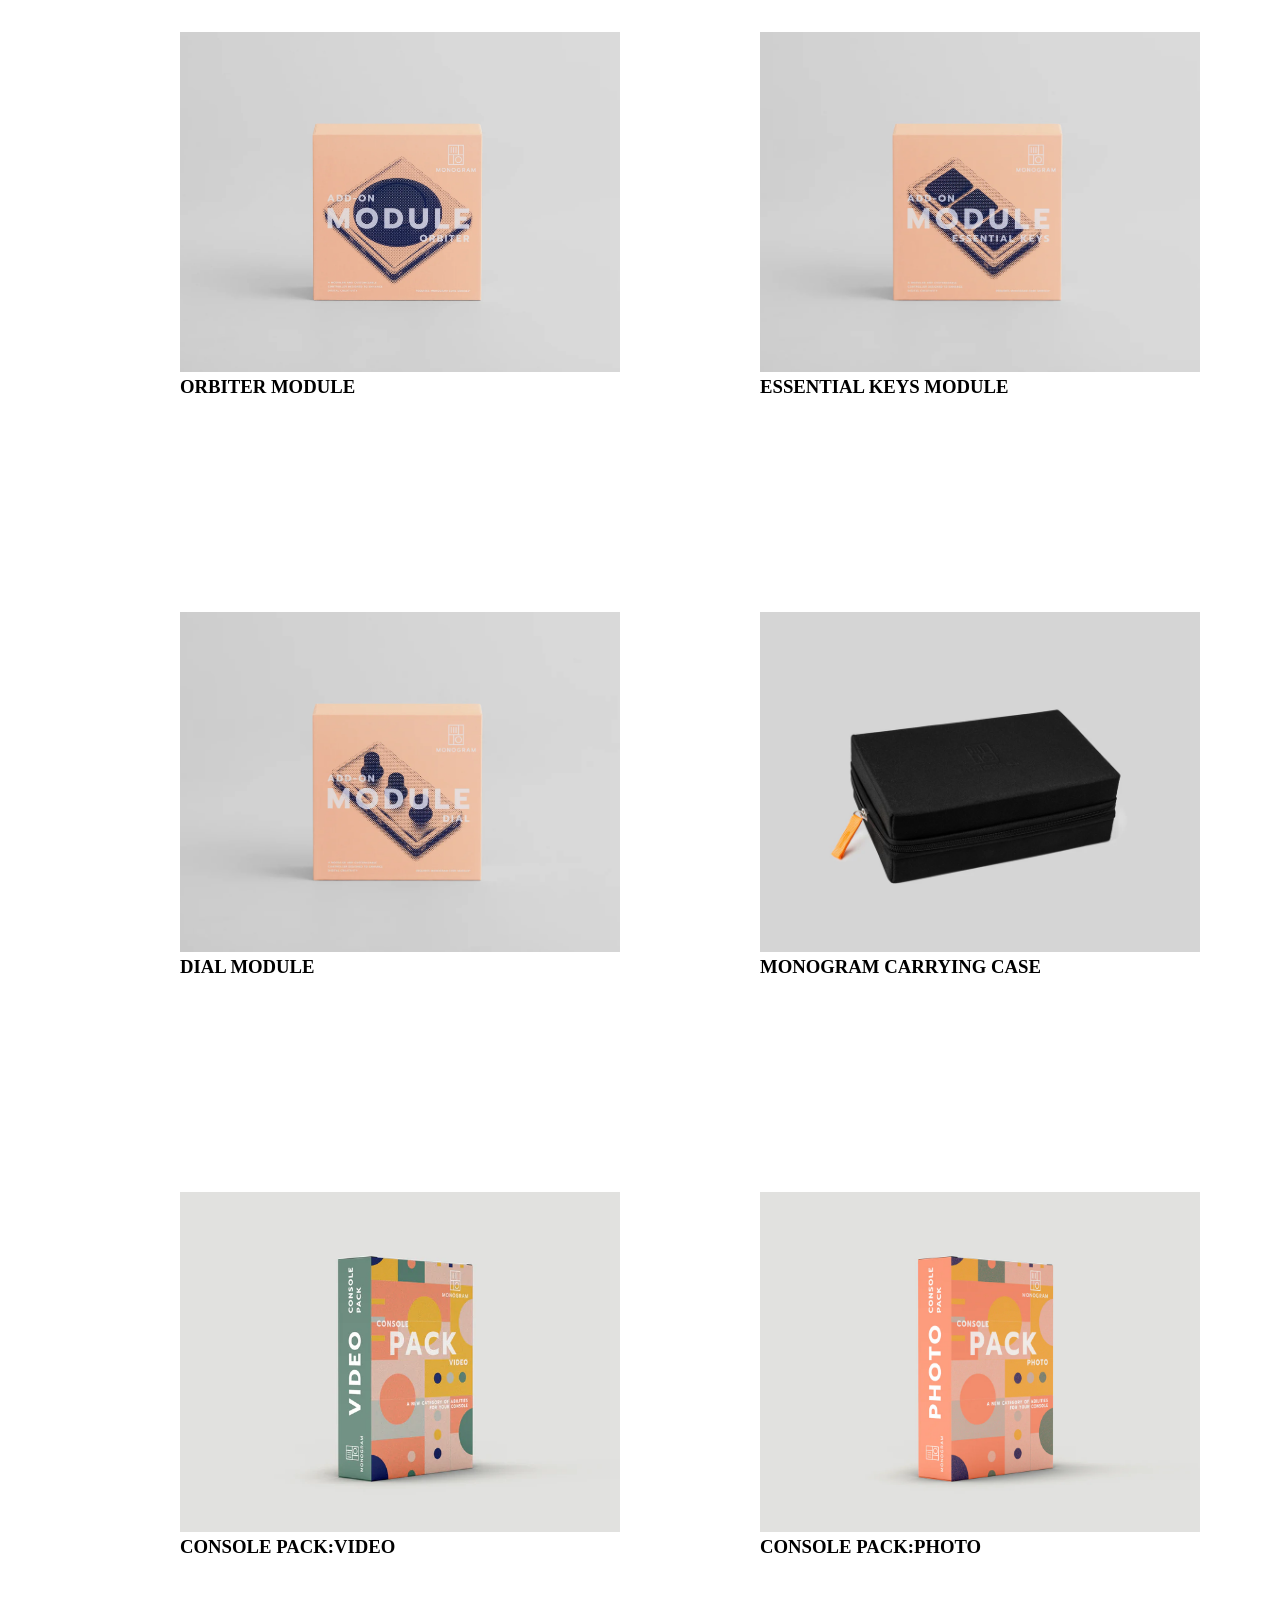
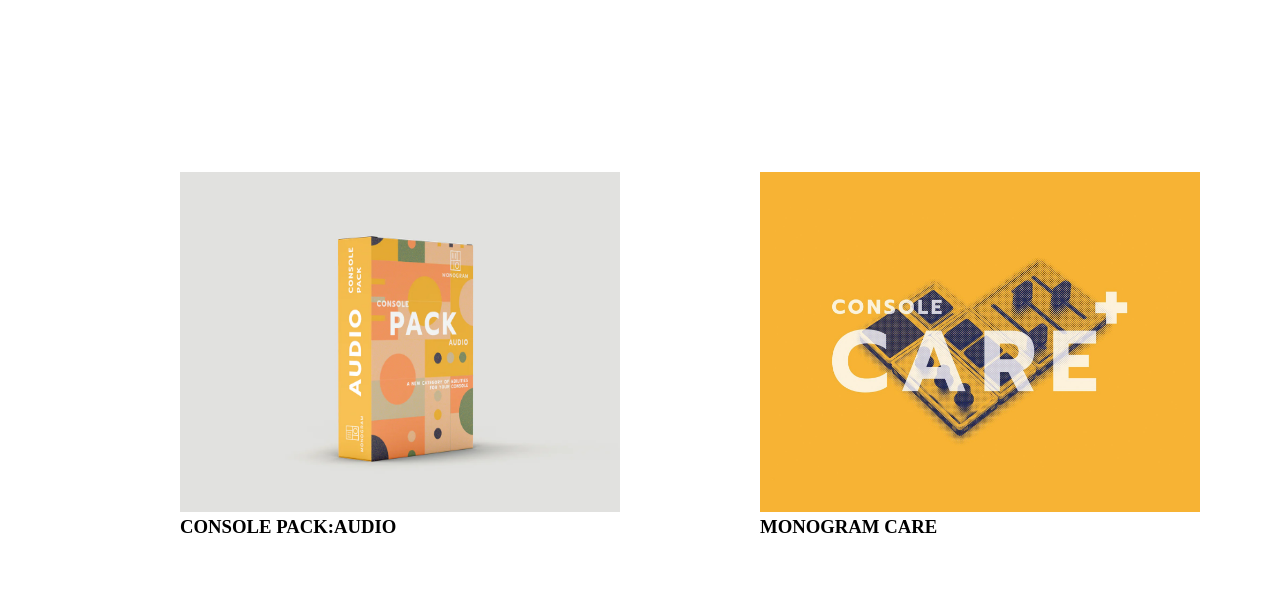
==== commit 7342254a: "naver" ====
--- a/index.html
+++ b/index.html
@@ -7,33 +7,42 @@
     <title>Monogram Shop Pages</title>
 </head>
 <body>
-    <!-- <nav class="navbar">
-       <a >Sop</a>
-    </nav>
-    <header class="banner">
-        <p>banner</p>
-    </header>
-    <main class="main">
-        <p>main section</p>
-    </main>
-    <section class="console">
-        <p>create your own console section</p>
-    </section>
-    <footer class="foot">
-        <p>footer</p>
-        <form></form>
-    </footer> -->
-<nav class="navbar">
-    <div class="logo">MY LOGO</div>
-    <ul class="nav-links">
-        <li><a href="#">How IT WORKS</a></li>
-        <li><a href="#">WORKFLOW</a></li>
-        <li><a href="#">DOWNLOAD</a></li>
-        <li><a href="#">BLOG</a></li>
-        <li><a href="#">SUPPORT</a></li>
-        <li><a href="shop.html" active>SHOP</a></li>
-    </ul>
-</nav>
+  <div>
+        <ul class="NAVBAR">
+            <svg height="38" viewBox="0 0 520 114" fill="currentColor"><title>Monogram</title><path d="M150,36V0H0V114H150ZM144,6V36H78V6ZM6,6H72V72H6ZM72,108H6V78H72Zm72,0H78V78h0V42h66Z"></path><rect x="35.5" y="17" width="6" height="44"></rect><rect x="53" y="17" width="6" height="44"></rect><rect x="18" y="17" width="6" height="44"></rect><path d="M111.5,50a25,25,0,1,0,25,25A25,25,0,0,0,111.5,50Zm0,44a19,19,0,1,1,19-19A19,19,0,0,1,111.5,94Z"></path><polygon points="206.809 62.675 197.497 42.37 191.584 42.37 191.586 72.048 197.523 72.048 197.523 55.206 205.264 72.048 208.374 72.048 216.112 55.206 216.112 72.048 222.042 72.048 222.042 42.37 216.116 42.37 206.809 62.675"></polygon><path d="M254.479,43.7a17.5,17.5,0,0,0-16.021,0,14.407,14.407,0,0,0-5.676,5.491,16.649,16.649,0,0,0,.006,16.083,14.247,14.247,0,0,0,5.671,5.463h0a16.777,16.777,0,0,0,7.787,1.927h.248a16.4,16.4,0,0,0,7.991-1.946,14.508,14.508,0,0,0,5.675-5.474,16.621,16.621,0,0,0-.006-16.063A14.429,14.429,0,0,0,254.479,43.7Zm.2,18.682a8.787,8.787,0,0,1-3.407,3.376,10.262,10.262,0,0,1-9.593,0,8.734,8.734,0,0,1-3.417-3.363,11.047,11.047,0,0,1-.026-10.274,8.733,8.733,0,0,1,3.407-3.394,9.8,9.8,0,0,1,4.858-1.211,9.653,9.653,0,0,1,4.81,1.209,8.786,8.786,0,0,1,3.38,3.384A11.041,11.041,0,0,1,254.678,62.38Z"></path><polygon points="289.285 61.212 276.742 42.59 276.593 42.37 270.888 42.37 270.888 72.048 277.114 72.048 277.114 53.166 289.807 72.048 295.512 72.048 295.512 42.37 289.285 42.37 289.285 61.212"></polygon><path d="M327.94,43.7a17.506,17.506,0,0,0-16.024,0,14.414,14.414,0,0,0-5.676,5.491,16.639,16.639,0,0,0,.006,16.083,14.249,14.249,0,0,0,5.672,5.463h0a16.767,16.767,0,0,0,7.786,1.927h.251a16.358,16.358,0,0,0,7.991-1.946,14.5,14.5,0,0,0,5.675-5.473,16.607,16.607,0,0,0-.006-16.064A14.435,14.435,0,0,0,327.94,43.7Zm.2,18.682a8.819,8.819,0,0,1-3.408,3.377,9.828,9.828,0,0,1-4.8,1.189,9.686,9.686,0,0,1-4.8-1.19,8.739,8.739,0,0,1-3.419-3.363,11.052,11.052,0,0,1-.024-10.274,8.715,8.715,0,0,1,3.4-3.394,10.261,10.261,0,0,1,9.668,0,8.777,8.777,0,0,1,3.379,3.384A11.047,11.047,0,0,1,328.139,62.38Z"></path><path d="M360.847,60.071H365.7V65.68a12.124,12.124,0,0,1-9.842-.3A8.491,8.491,0,0,1,352.4,62.02a10.373,10.373,0,0,1-1.257-5.21,9.7,9.7,0,0,1,1.33-5.127,8.954,8.954,0,0,1,3.6-3.382,10.926,10.926,0,0,1,5.151-1.2,18.4,18.4,0,0,1,5.167.676,10.671,10.671,0,0,1,3.971,2.157l.826.71v-6.31l-.207-.15a13.858,13.858,0,0,0-4.574-2.173,21.461,21.461,0,0,0-5.627-.681,17.6,17.6,0,0,0-8.264,1.9,13.706,13.706,0,0,0-5.647,5.445,17.611,17.611,0,0,0,.008,16.272,13.557,13.557,0,0,0,5.631,5.413l.474.233.011-.025a20.172,20.172,0,0,0,18.694-1.363l.237-.147V54.911H360.847Z"></path><path d="M430.287,41.958h-5.74L412.621,71.636h6.435l2.59-6.606h11.5l2.633,6.606h6.391L430.412,42.271Zm1.033,17.766h-7.845L427.4,49.45Z"></path><polygon points="476.574 41.958 467.268 62.263 457.955 41.958 452.043 41.958 452.031 71.636 457.969 71.636 457.969 54.794 465.709 71.636 468.82 71.636 476.56 54.794 476.56 71.636 482.501 71.636 482.501 41.958 476.574 41.958"></polygon><path d="M404.4,57.222a9.5,9.5,0,0,0,1.649-5.623,9.138,9.138,0,0,0-2.779-7.193,11.069,11.069,0,0,0-7.683-2.448H383.069V71.636h6.225v-10.5h4.883l5.554,10.5h6.483l-5.959-11.25A9.062,9.062,0,0,0,404.4,57.222Zm-4.579-5.62a3.694,3.694,0,0,1-1.351,3.125,6.154,6.154,0,0,1-3.8,1.1h-.024l-5.345,0V47.266h5.345C398.172,47.266,399.817,48.633,399.818,51.6Z"></path></svg>
+            <li><a href="HOW IT WORKS.html">HOW IT WORKS</a></li>
+            <li><a href="WORKFLOWS.html">WORKFLOWS</a></LI>
+            <li><a href="WORK.html">WORK</a></li>
+            <li><a href="DOWNLOAD.html">DOWNLOAD</a></li>
+            <li><a href="BLOG.html">BLOG</a></li>
+            <li><a href="SUPPORT.html">SUPPORT</a></li>
+            <li><a href="SHOP.html">SHOP</a></li>
+            <svg height="25" width="25" fill="currentColor" class="bi bi-bag" viewBox="0 0 16 16"><path d="M8 1a2.5 2.5 0 0 1 2.5 2.5V4h-5v-.5A2.5 2.5 0 0 1 8 1zm3.5 3v-.5a3.5 3.5 0 1 0-7 0V4H1v10a2 2 0 0 0 2 2h10a2 2 0 0 0 2-2V4h-3.5zM2 5h12v9a1 1 0 0 1-1 1H3a1 1 0 0 1-1-1V5z"></path></svg>
+            <li><a href="USD.html">USD</a></li>
+        </ul>
+</div>        
+
+        <!-- <ul class="NAVBAR">
+            <li><a href="HOW IT WORKS.html.">HOW IT WORKS</a></li>
+            <ul class="subnav">
+                <botton class="subnav">WORKFLOWS<i class="fa fa-caret-down"></botton>
+                <div class="subn-content">
+                    <li><a href="AUDIO CONSOLE.html">AUDIO CONSOLE</a></li>
+                    <li><a href="PHOTO CONSOLE.html">PHOTO CONSOLE</a></li>
+                    <li><a href="VIDEO CONSOLE.html">VIDEO CONSOLE</a></li>
+                    <li><a href="MINI CONSOLE.html">MINI CONSOLE</a></li>
+                </ul>
+            </ul>
+            <ul class="NAVBAR">
+                <li><a href="WORK.html">WORK</a></li>
+            </ul>
+            <ul>
+
+            </ul>
+        </ul>
+
+    </nav> -->
+
 
     <header class="banner">
         <div class="banner-content">
@@ -96,7 +105,26 @@
         </section>
     </main>
 
-    <footer></footer>
+    <!-- <footer>
+
+        <div class="footer">
+        <ul>
+           
+            <li><a href="MONOGRAM.html">MONOGRAM</a></li>
+            
+           
+            <li><a href="QUICK LINkS.html">QUICK LINKS</a></li>
+           
+           
+            <li><a href="HELP.html">HELP</a></li>
+           
+            <li><a href="INFORMATION.html">INFORMATION</a></li>
+        
+        </ul>
+</div>
+    </footer> -->
+
+    
     
 </body>
 </html>
--- a/style.css
+++ b/style.css
@@ -29,6 +29,35 @@
     color: white;
     font-size: 1.rem;
 }
+
+
+.NAVBAR{
+    list-style: none;
+    margin: 0;
+    padding: 0;
+    display: flex;
+    justify-content: flex-end;
+    background-color: rgb(62, 64, 136);
+}
+
+.NAVBAR li{
+    margin: 0;
+    justify-content: right;
+    color: white;
+}
+
+.NAVBAR a{
+    display: block;
+    padding: 25px;
+    color: white;
+    text-decoration: none;
+}
+
+.NAVBAR a:hover{
+
+
+}
+
 
 .banner{
     height: 100vh;
@@ -101,4 +130,29 @@
     height: 100%;
     object-fit: cover;
 
+}
+
+.footer{
+    /* position: fixed; */
+    /* left: 0; */
+    /* bottom: 0; */
+    width: 100%;
+    display: flex;
+    list-style: none;
+    background: rgb(62, 64, 136);
+    color: white;
+    text-align: center;
+}
+
+.footer li{
+    margin: 0;
+    justify-content: right;
+    color: white;
+}
+
+.footer a{
+    display: block;
+    padding: 25px;
+    color: white;
+    text-decoration: none;
 }
